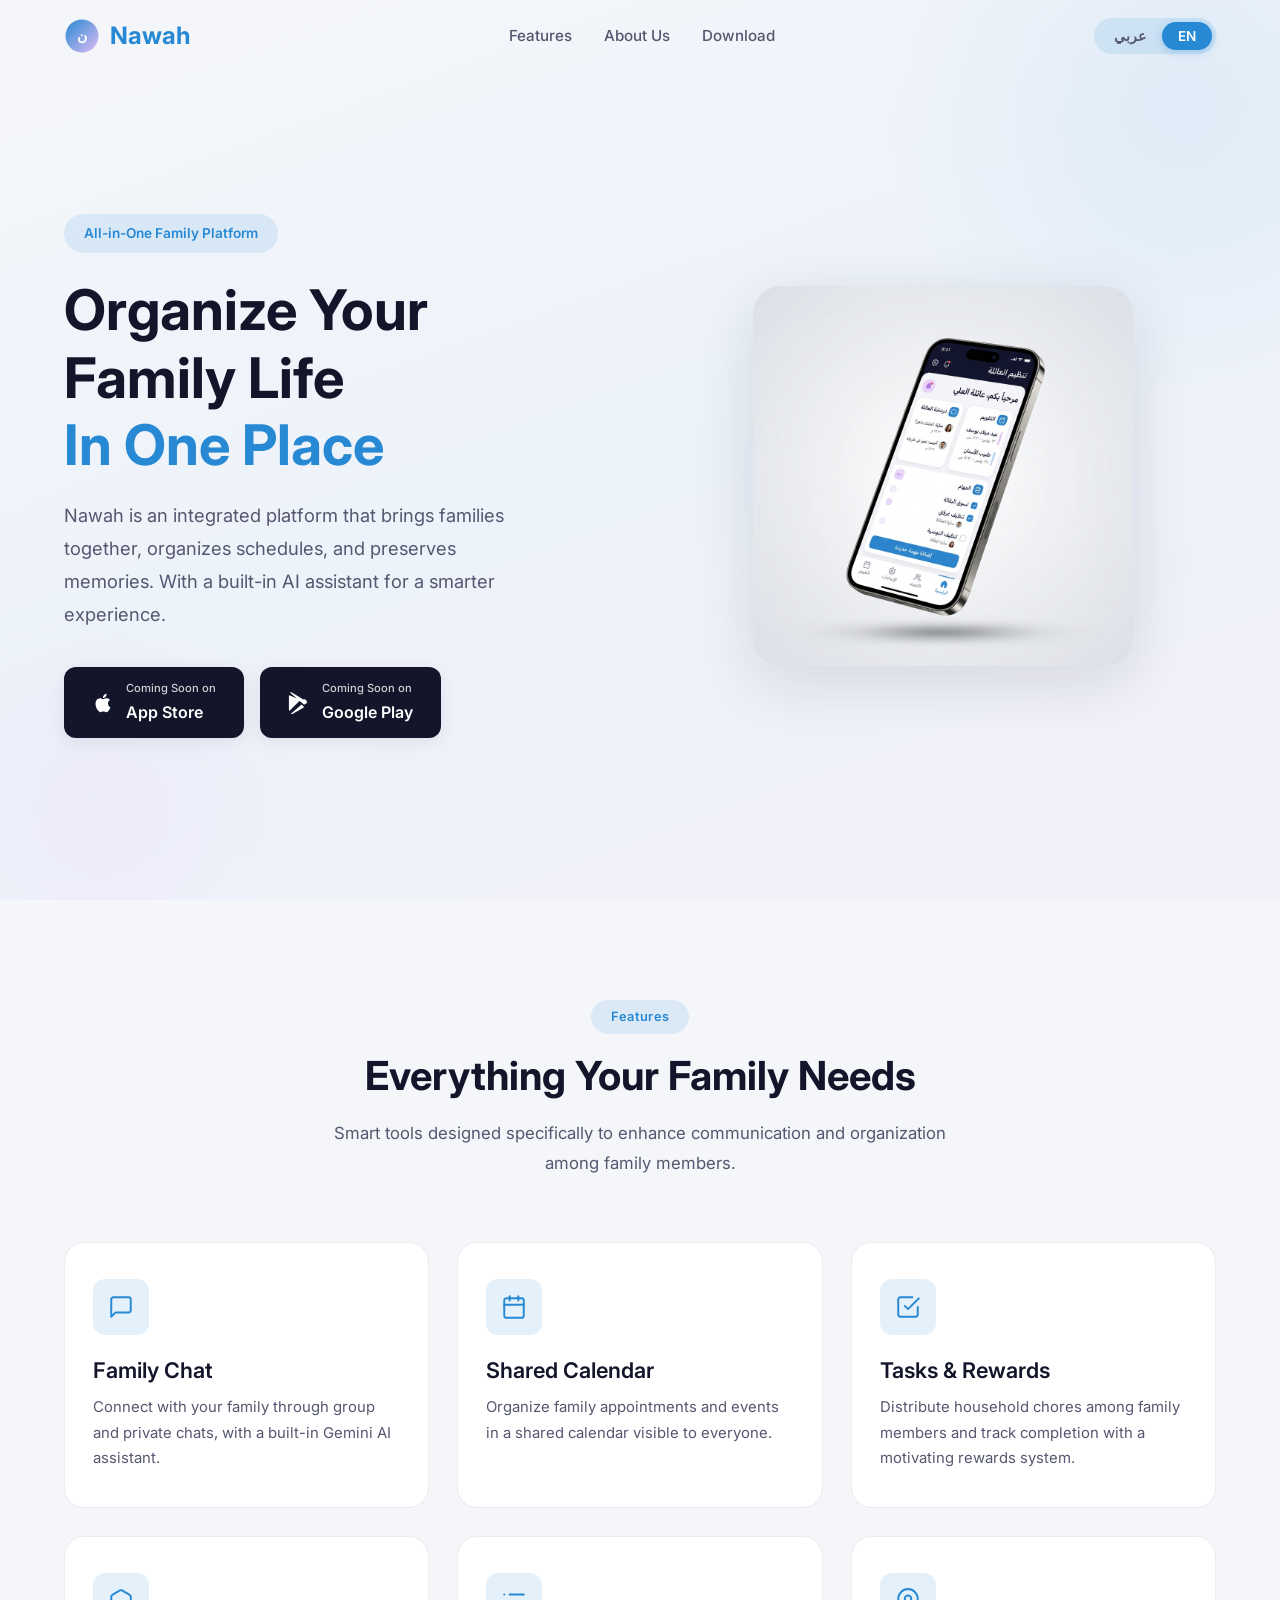
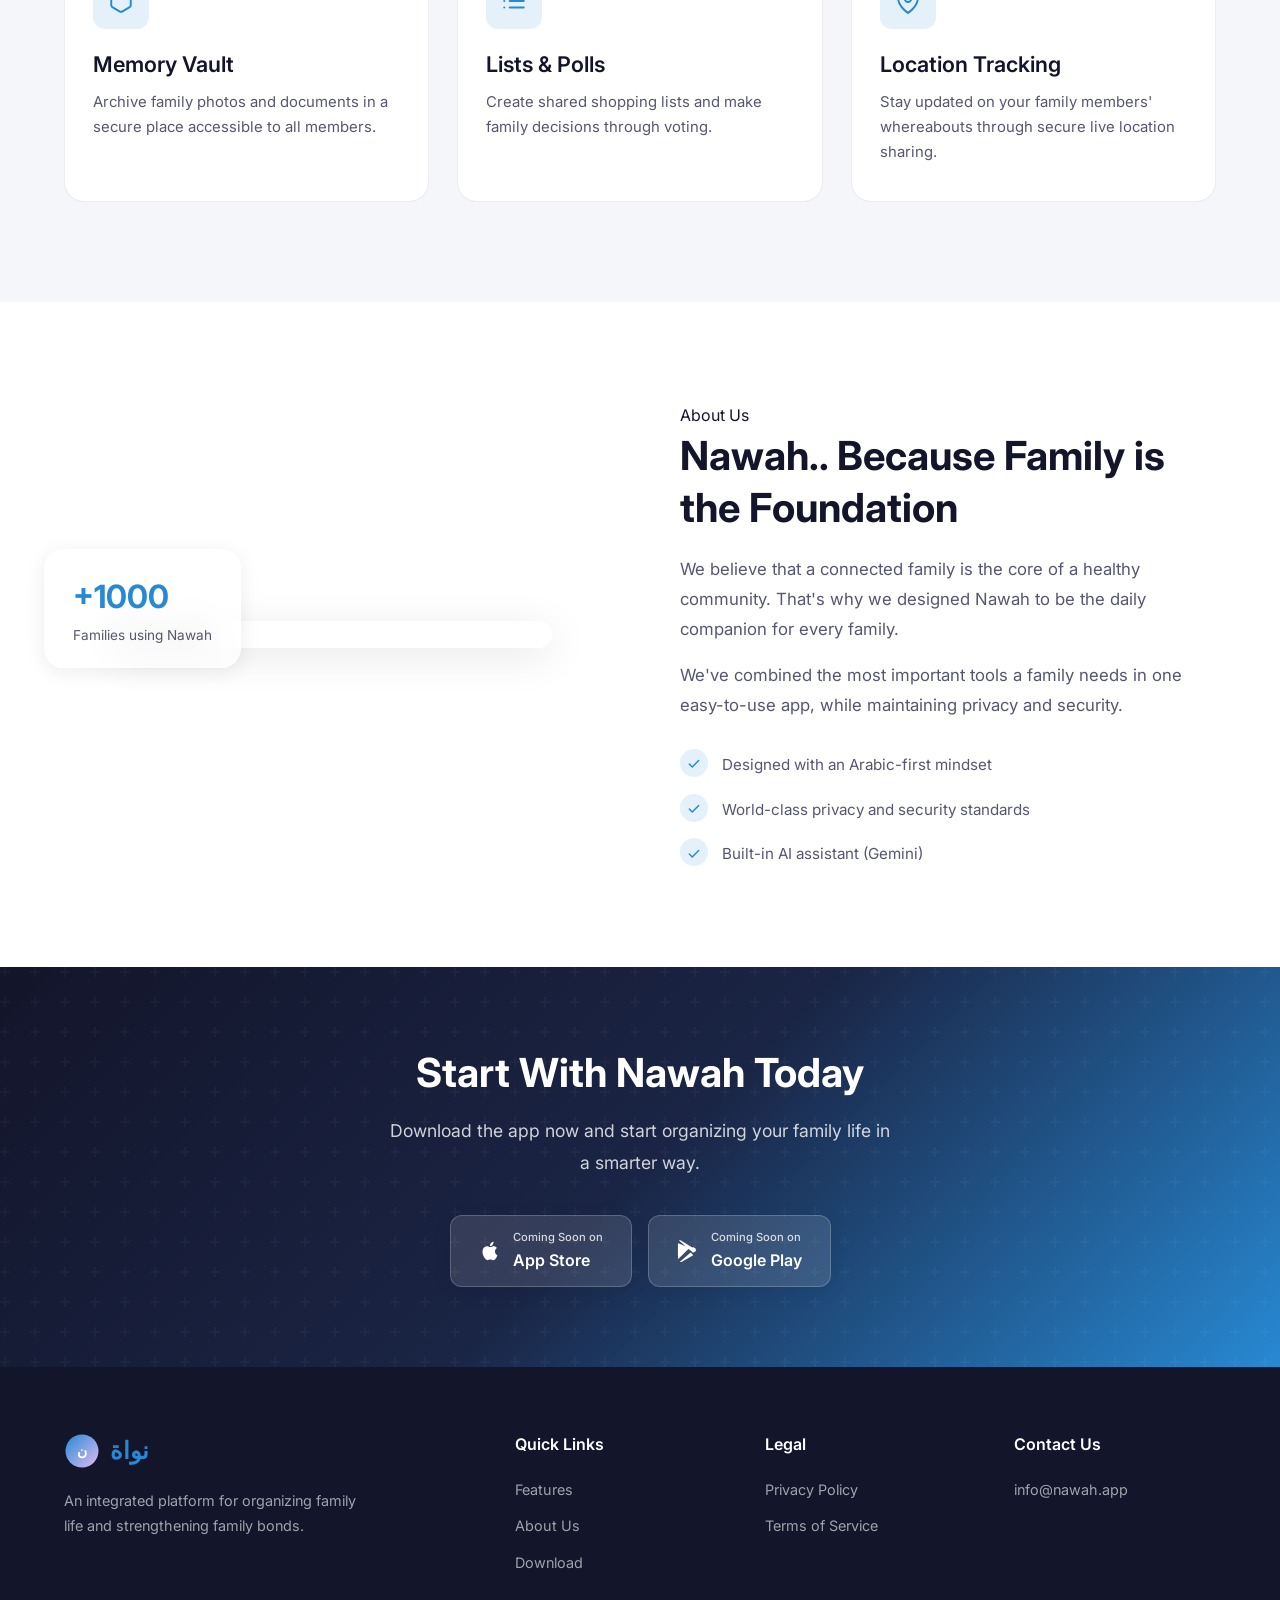
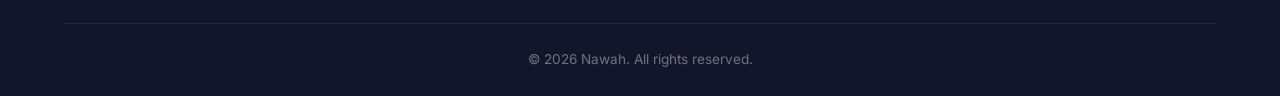
==== index.html @ 335c55ea "feat: default to English for Apple review and enable bilingual legal content" ====
<!DOCTYPE html>
<html lang="en" dir="ltr">
<head>
  <meta charset="UTF-8">
  <meta name="viewport" content="width=device-width, initial-scale=1.0">
  <title data-i18n="head_title">Nawah — All-in-One Family Platform</title>
  <meta name="description" content="Nawah is an integrated platform for family organization. Chat, shared calendar, tasks, memories, lists, and location tracking." data-i18n="head_desc">
  <meta property="og:title" content="Nawah — All-in-One Family Platform" data-i18n="head_title">
  <meta property="og:description" content="Nawah brings family members together and organizes their daily lives in one app." data-i18n="head_desc">
  <meta property="og:type" content="website">
  <meta name="theme-color" content="#2789D3">
  <link rel="icon" href="assets/images/logo.svg" type="image/svg+xml">
  <link rel="stylesheet" href="assets/css/styles.css">
</head>
<body>

  <!-- Navigation -->
  <nav class="navbar" id="navbar">
    <div class="container">
      <a href="index.html" class="nav-logo">
        <img src="assets/images/logo.svg" alt="Nawah Logo" width="36" height="36">
        <span data-i18n="nav_logo_text">Nawah</span>
      </a>

      <div class="nav-links" id="navLinks">
        <a href="#features" data-i18n="nav_features">Features</a>
        <a href="#about" data-i18n="nav_about">About Us</a>
        <a href="#download" data-i18n="nav_download">Download</a>
      </div>

      <div class="nav-actions">
        <div class="lang-switch">
          <button data-lang="ar">عربي</button>
          <button data-lang="en" class="active">EN</button>
        </div>
        <button class="nav-toggle" id="navToggle" aria-label="Toggle navigation">
          <span></span><span></span><span></span>
        </button>
      </div>
    </div>
  </nav>

  <main>
    <!-- Hero Section -->
    <section class="hero" id="hero">
      <div class="container">
        <div class="hero-content">
          <div class="hero-badge reveal" data-i18n="hero_badge">تطبيق العائلة المتكامل</div>
          <h1 class="hero-title reveal reveal-delay-1">
            <span data-i18n="hero_title_1">نظّم حياة عائلتك</span><br>
            <span class="highlight" data-i18n="hero_title_2">في مكان واحد</span>
          </h1>
          <p class="hero-desc reveal reveal-delay-2" data-i18n="hero_desc">نواة تجمع أفراد عائلتك في فضاء واحد — محادثات، مواعيد، مهام، وذكريات. كل شيء منظم، دون عناء.</p>
          <div class="store-buttons reveal reveal-delay-3">
            <a href="#" class="store-btn" aria-label="Download on App Store">
              <svg class="store-icon" viewBox="0 0 24 24" fill="currentColor" aria-hidden="true"><path d="M18.71 19.5c-.83 1.24-1.71 2.45-3.05 2.47-1.34.03-1.77-.79-3.29-.79-1.53 0-2 .77-3.27.82-1.31.05-2.3-1.32-3.14-2.53C4.25 17 2.94 12.45 4.7 9.39c.87-1.52 2.43-2.48 4.12-2.51 1.28-.02 2.5.87 3.29.87.78 0 2.26-1.07 3.8-.91.65.03 2.47.26 3.64 1.98-.09.06-2.17 1.28-2.15 3.81.03 3.02 2.65 4.03 2.68 4.04-.03.07-.42 1.44-1.38 2.83M13 3.5c.73-.83 1.94-1.46 2.94-1.5.13 1.17-.34 2.35-1.04 3.19-.69.85-1.83 1.51-2.95 1.42-.15-1.15.41-2.35 1.05-3.11z"/></svg>
              <div class="store-btn-text">
                <small data-i18n="hero_store_soon">قريباً على</small>
                <span data-i18n="hero_appstore">App Store</span>
              </div>
            </a>
            <a href="#" class="store-btn" aria-label="Download on Google Play">
              <svg class="store-icon" viewBox="0 0 24 24" fill="currentColor" aria-hidden="true"><path d="M3.18 23.76c.3.17.63.24.97.24.4 0 .8-.11 1.15-.33l12.4-7.17-2.8-2.8-11.72 10.06zm-1.7-20.1A2 2 0 0 0 1 5v14c0 .58.24 1.1.62 1.48l.08.07L13.5 8.75l-12.02-5.09zM20.3 9.3 17.5 7.7 14.4 10.8l3.06 3.06 2.86-1.65c.82-.48.82-1.43-.01-1.91zM4.3.57C3.96.36 3.57.25 3.17.25c-.34 0-.67.07-.97.24L14.26 11.3 17.07 8.5 4.3.57z"/></svg>
              <div class="store-btn-text">
                <small data-i18n="hero_store_soon">قريباً على</small>
                <span data-i18n="hero_googleplay">Google Play</span>
              </div>
            </a>
          </div>
        </div>
        <div class="hero-visual reveal reveal-delay-2">
          <div class="hero-glow"></div>
          <img src="assets/images/hero-mockup.png" alt="Nawah App Preview" class="hero-mockup">
        </div>
      </div>
    </section>

    <!-- Features Section -->
    <section class="section features" id="features">
      <div class="container">
        <div class="section-header reveal">
          <span class="section-badge" data-i18n="features_badge">المميزات</span>
          <h2 data-i18n="features_title">كل ما تحتاجه عائلتك</h2>
          <p data-i18n="features_desc">أدوات مدروسة لتعزيز التواصل والتنظيم بين أفراد العائلة.</p>
        </div>
        <div class="features-grid">

          <div class="feature-card reveal reveal-delay-1">
            <div class="feature-icon">
              <svg viewBox="0 0 24 24" fill="none" stroke="currentColor" stroke-width="1.8" stroke-linecap="round" stroke-linejoin="round" aria-hidden="true"><path d="M21 15a2 2 0 0 1-2 2H7l-4 4V5a2 2 0 0 1 2-2h14a2 2 0 0 1 2 2z"/></svg>
            </div>
            <h3 data-i18n="feature_chat_title">محادثات العائلة</h3>
            <p data-i18n="feature_chat_desc">تواصل مع أفراد عائلتك عبر محادثات جماعية وخاصة، مع مساعد Gemini الذكي المدمج.</p>
          </div>

          <div class="feature-card reveal reveal-delay-2">
            <div class="feature-icon">
              <svg viewBox="0 0 24 24" fill="none" stroke="currentColor" stroke-width="1.8" stroke-linecap="round" stroke-linejoin="round" aria-hidden="true"><rect x="3" y="4" width="18" height="18" rx="2" ry="2"/><line x1="16" y1="2" x2="16" y2="6"/><line x1="8" y1="2" x2="8" y2="6"/><line x1="3" y1="10" x2="21" y2="10"/></svg>
            </div>
            <h3 data-i18n="feature_calendar_title">التقويم المشترك</h3>
            <p data-i18n="feature_calendar_desc">نظّم مواعيد العائلة والفعاليات في تقويم مشترك يراه الجميع.</p>
          </div>

          <div class="feature-card reveal reveal-delay-3">
            <div class="feature-icon">
              <svg viewBox="0 0 24 24" fill="none" stroke="currentColor" stroke-width="1.8" stroke-linecap="round" stroke-linejoin="round" aria-hidden="true"><polyline points="9 11 12 14 22 4"/><path d="M21 12v7a2 2 0 0 1-2 2H5a2 2 0 0 1-2-2V5a2 2 0 0 1 2-2h11"/></svg>
            </div>
            <h3 data-i18n="feature_tasks_title">المهام والمكافآت</h3>
            <p data-i18n="feature_tasks_desc">وزّع المهام المنزلية على أفراد العائلة وتابع إنجازها مع نظام مكافآت تحفيزي.</p>
          </div>

          <div class="feature-card reveal reveal-delay-4">
            <div class="feature-icon">
              <svg viewBox="0 0 24 24" fill="none" stroke="currentColor" stroke-width="1.8" stroke-linecap="round" stroke-linejoin="round" aria-hidden="true"><path d="M21 16V8a2 2 0 0 0-1-1.73l-7-4a2 2 0 0 0-2 0l-7 4A2 2 0 0 0 3 8v8a2 2 0 0 0 1 1.73l7 4a2 2 0 0 0 2 0l7-4A2 2 0 0 0 21 16z"/></svg>
            </div>
            <h3 data-i18n="feature_memories_title">خزنة الذكريات</h3>
            <p data-i18n="feature_memories_desc">أرشف صور ووثائق العائلة في مكان آمن يسهل الوصول إليه من الجميع.</p>
          </div>

          <div class="feature-card reveal reveal-delay-5">
            <div class="feature-icon">
              <svg viewBox="0 0 24 24" fill="none" stroke="currentColor" stroke-width="1.8" stroke-linecap="round" stroke-linejoin="round" aria-hidden="true"><line x1="8" y1="6" x2="21" y2="6"/><line x1="8" y1="12" x2="21" y2="12"/><line x1="8" y1="18" x2="21" y2="18"/><line x1="3" y1="6" x2="3.01" y2="6"/><line x1="3" y1="12" x2="3.01" y2="12"/><line x1="3" y1="18" x2="3.01" y2="18"/></svg>
            </div>
            <h3 data-i18n="feature_lists_title">القوائم والتصويت</h3>
            <p data-i18n="feature_lists_desc">أنشئ قوائم مشتركة واتخذ القرارات العائلية عبر التصويت.</p>
          </div>

          <div class="feature-card reveal reveal-delay-6">
            <div class="feature-icon">
              <svg viewBox="0 0 24 24" fill="none" stroke="currentColor" stroke-width="1.8" stroke-linecap="round" stroke-linejoin="round" aria-hidden="true"><path d="M21 10c0 7-9 13-9 13s-9-6-9-13a9 9 0 0 1 18 0z"/><circle cx="12" cy="10" r="3"/></svg>
            </div>
            <h3 data-i18n="feature_location_title">تتبع المواقع</h3>
            <p data-i18n="feature_location_desc">اطمئن على أفراد عائلتك من خلال مشاركة المواقع الحية بأمان تام.</p>
          </div>

        </div>
      </div>
    </section>

    <!-- About Section -->
    <section class="section about" id="about">
      <div class="container">
        <div class="about-grid">
          <div class="about-visual reveal">
            <img src="https://images.unsplash.com/photo-1609220136736-443140cffec6?w=600&h=500&fit=crop" alt="عائلة سعيدة" class="about-image" loading="lazy">
            <div class="about-floating-card">
              <div>
                <div class="stat-number" data-i18n="about_stat_number">+1000</div>
                <div class="stat-label" data-i18n="about_stat_label">عائلة تستخدم نواة</div>
              </div>
            </div>
          </div>
          <div class="about-content reveal reveal-delay-1">
            <span class="section-badge" data-i18n="about_badge">من نحن</span>
            <h2 data-i18n="about_title">نواة.. لأن العائلة هي الأساس</h2>
            <p data-i18n="about_p1">نؤمن بأن العائلة المترابطة هي نواة المجتمع السليم. لذلك صممنا نواة ليكون الرفيق اليومي لكل عائلة عربية.</p>
            <p data-i18n="about_p2">أهم الأدوات التي تحتاجها عائلتك في تطبيق واحد، مع الحفاظ على الخصوصية والأمان.</p>
            <div class="about-features-list">
              <div class="about-feature-item">
                <span class="check-icon">
                  <svg viewBox="0 0 24 24" fill="none" stroke="currentColor" stroke-width="2.5" stroke-linecap="round" stroke-linejoin="round" aria-hidden="true"><polyline points="20 6 9 17 4 12"/></svg>
                </span>
                <span data-i18n="about_item1">مصمم للعائلة العربية بالدرجة الأولى</span>
              </div>
              <div class="about-feature-item">
                <span class="check-icon">
                  <svg viewBox="0 0 24 24" fill="none" stroke="currentColor" stroke-width="2.5" stroke-linecap="round" stroke-linejoin="round" aria-hidden="true"><polyline points="20 6 9 17 4 12"/></svg>
                </span>
                <span data-i18n="about_item2">خصوصية وأمان بمعايير عالمية</span>
              </div>
              <div class="about-feature-item">
                <span class="check-icon">
                  <svg viewBox="0 0 24 24" fill="none" stroke="currentColor" stroke-width="2.5" stroke-linecap="round" stroke-linejoin="round" aria-hidden="true"><polyline points="20 6 9 17 4 12"/></svg>
                </span>
                <span data-i18n="about_item3">مساعد ذكاء اصطناعي مدمج (Gemini)</span>
              </div>
            </div>
          </div>
        </div>
      </div>
    </section>

    <!-- CTA Banner -->
    <section class="cta-banner" id="download">
      <div class="container">
        <h2 class="reveal" data-i18n="cta_title">ابدأ مع نواة اليوم</h2>
        <p class="reveal reveal-delay-1" data-i18n="cta_desc">حمّل التطبيق وابدأ بتنظيم حياة عائلتك بطريقة أذكى.</p>
        <div class="store-buttons reveal reveal-delay-2">
          <a href="#" class="store-btn" aria-label="Download on App Store">
            <svg class="store-icon" viewBox="0 0 24 24" fill="currentColor" aria-hidden="true"><path d="M18.71 19.5c-.83 1.24-1.71 2.45-3.05 2.47-1.34.03-1.77-.79-3.29-.79-1.53 0-2 .77-3.27.82-1.31.05-2.3-1.32-3.14-2.53C4.25 17 2.94 12.45 4.7 9.39c.87-1.52 2.43-2.48 4.12-2.51 1.28-.02 2.5.87 3.29.87.78 0 2.26-1.07 3.8-.91.65.03 2.47.26 3.64 1.98-.09.06-2.17 1.28-2.15 3.81.03 3.02 2.65 4.03 2.68 4.04-.03.07-.42 1.44-1.38 2.83M13 3.5c.73-.83 1.94-1.46 2.94-1.5.13 1.17-.34 2.35-1.04 3.19-.69.85-1.83 1.51-2.95 1.42-.15-1.15.41-2.35 1.05-3.11z"/></svg>
            <div class="store-btn-text">
              <small data-i18n="hero_store_soon">قريباً على</small>
              <span data-i18n="hero_appstore">App Store</span>
            </div>
          </a>
          <a href="#" class="store-btn" aria-label="Download on Google Play">
            <svg class="store-icon" viewBox="0 0 24 24" fill="currentColor" aria-hidden="true"><path d="M3.18 23.76c.3.17.63.24.97.24.4 0 .8-.11 1.15-.33l12.4-7.17-2.8-2.8-11.72 10.06zm-1.7-20.1A2 2 0 0 0 1 5v14c0 .58.24 1.1.62 1.48l.08.07L13.5 8.75l-12.02-5.09zM20.3 9.3 17.5 7.7 14.4 10.8l3.06 3.06 2.86-1.65c.82-.48.82-1.43-.01-1.91zM4.3.57C3.96.36 3.57.25 3.17.25c-.34 0-.67.07-.97.24L14.26 11.3 17.07 8.5 4.3.57z"/></svg>
            <div class="store-btn-text">
              <small data-i18n="hero_store_soon">قريباً على</small>
              <span data-i18n="hero_googleplay">Google Play</span>
            </div>
          </a>
        </div>
      </div>
    </section>
  </main>

  <!-- Footer -->
  <footer class="footer">
    <div class="container">
      <div class="footer-grid">
        <div class="footer-brand">
          <a href="index.html" class="nav-logo">
            <img src="assets/images/logo.svg" alt="Nawah" width="36" height="36">
            <span>نواة</span>
          </a>
          <p data-i18n="footer_desc">منصة متكاملة لتنظيم حياة العائلة وتعزيز الترابط الأسري.</p>
        </div>
        <div>
          <h4 data-i18n="footer_links_title">روابط سريعة</h4>
          <div class="footer-links">
            <a href="#features" data-i18n="nav_features">المميزات</a>
            <a href="#about" data-i18n="nav_about">من نحن</a>
            <a href="#download" data-i18n="nav_download">تحميل</a>
          </div>
        </div>
        <div>
          <h4 data-i18n="footer_legal_title">قانوني</h4>
          <div class="footer-links">
            <a href="privacy.html" data-i18n="nav_privacy">سياسة الخصوصية</a>
            <a href="terms.html" data-i18n="nav_terms">الشروط والأحكام</a>
          </div>
        </div>
        <div>
          <h4 data-i18n="footer_contact_title">تواصل معنا</h4>
          <div class="footer-links">
            <a href="mailto:info@nawah.app" data-i18n="footer_email">info@nawah.app</a>
          </div>
        </div>
      </div>
      <div class="footer-bottom">
        <span data-i18n="footer_copyright">© 2026 نواة. جميع الحقوق محفوظة.</span>
      </div>
    </div>
  </footer>

  <script src="assets/js/translations.js"></script>
  <script src="assets/js/main.js"></script>
  <script src="assets/js/observer.js"></script>
</body>
</html>
---- assets/css/styles.css ----
/* ============================================
   NAWAH (نواة) - Design System & Styles
   ============================================ */

@import url('https://fonts.googleapis.com/css2?family=IBM+Plex+Sans+Arabic:wght@300;400;500;600;700&family=Inter:wght@300;400;500;600;700&display=swap');

/* --- CSS Custom Properties --- */
:root {
  --color-primary: #2789D3;
  --color-primary-hover: #1e6fb0;
  --color-primary-light: rgba(39, 137, 211, 0.12);
  --color-dark: #13152A;
  --color-dark-80: rgba(19, 21, 42, 0.8);
  --color-accent: #DFBCF4;
  --color-accent-light: rgba(223, 188, 244, 0.2);
  --color-bg: #F5F6FA;
  --color-surface: #FFFFFF;
  --color-text: #13152A;
  --color-text-secondary: #555770;
  --color-text-light: #8A8CA5;
  --color-border: rgba(19, 21, 42, 0.08);
  --color-glass: rgba(255, 255, 255, 0.7);
  --color-glass-border: rgba(255, 255, 255, 0.4);

  --font-ar: 'IBM Plex Sans Arabic', 'Segoe UI', Tahoma, sans-serif;
  --font-en: 'Inter', 'Segoe UI', sans-serif;
  --font-body: var(--font-ar);

  --radius-sm: 12px;
  --radius-md: 20px;
  --radius-lg: 28px;
  --radius-pill: 50px;
  --radius-full: 9999px;

  --shadow-sm: 0 2px 8px rgba(19, 21, 42, 0.06);
  --shadow-md: 0 4px 20px rgba(19, 21, 42, 0.08);
  --shadow-lg: 0 8px 40px rgba(19, 21, 42, 0.10);
  --shadow-xl: 0 16px 64px rgba(19, 21, 42, 0.12);
  --shadow-glow: 0 0 40px rgba(39, 137, 211, 0.2);

  --transition-fast: 0.2s cubic-bezier(0.4, 0, 0.2, 1);
  --transition-base: 0.35s cubic-bezier(0.4, 0, 0.2, 1);
  --transition-slow: 0.5s cubic-bezier(0.4, 0, 0.2, 1);
  --transition-spring: 0.6s cubic-bezier(0.34, 1.56, 0.64, 1);

  --container-max: 1200px;
  --nav-height: 72px;
}

/* --- Reset & Base --- */
*, *::before, *::after { box-sizing: border-box; margin: 0; padding: 0; }

html {
  scroll-behavior: smooth;
  scroll-padding-top: var(--nav-height);
}

body {
  font-family: var(--font-body);
  background: var(--color-bg);
  color: var(--color-text);
  line-height: 1.7;
  font-size: 16px;
  overflow-x: hidden;
  -webkit-font-smoothing: antialiased;
}

[lang="en"] body, [lang="en"] { font-family: var(--font-en); }
[lang="en"] .font-ar { font-family: var(--font-ar); }

img { max-width: 100%; height: auto; display: block; }
a { text-decoration: none; color: inherit; transition: color var(--transition-fast); }
ul { list-style: none; }
button { cursor: pointer; border: none; background: none; font-family: inherit; }

.container {
  max-width: var(--container-max);
  margin-inline: auto;
  padding-inline: 24px;
}

/* --- Typography --- */
h1 { font-size: clamp(2.2rem, 5vw, 3.5rem); font-weight: 700; line-height: 1.2; }
h2 { font-size: clamp(1.8rem, 3.5vw, 2.5rem); font-weight: 700; line-height: 1.3; }
h3 { font-size: clamp(1.1rem, 2vw, 1.35rem); font-weight: 600; line-height: 1.4; }
p { font-size: 1rem; line-height: 1.8; color: var(--color-text-secondary); }
.text-gradient {
  background: linear-gradient(135deg, var(--color-primary), var(--color-accent));
  -webkit-background-clip: text;
  -webkit-text-fill-color: transparent;
  background-clip: text;
}

/* --- Buttons --- */
.btn {
  display: inline-flex; align-items: center; gap: 10px;
  padding: 14px 32px; border-radius: var(--radius-pill);
  font-weight: 600; font-size: 1rem;
  transition: all var(--transition-base);
  position: relative; overflow: hidden;
}
.btn-primary {
  background: var(--color-primary); color: #fff;
  box-shadow: 0 4px 16px rgba(39, 137, 211, 0.3);
}
.btn-primary:hover {
  background: var(--color-primary-hover);
  transform: translateY(-2px);
  box-shadow: 0 6px 24px rgba(39, 137, 211, 0.4);
}
.btn-outline {
  border: 2px solid var(--color-primary); color: var(--color-primary);
  background: transparent;
}
.btn-outline:hover {
  background: var(--color-primary); color: #fff;
  transform: translateY(-2px);
}
.btn-dark {
  background: var(--color-dark); color: #fff;
  box-shadow: 0 4px 16px rgba(19, 21, 42, 0.2);
}
.btn-dark:hover {
  transform: translateY(-2px);
  box-shadow: 0 6px 24px rgba(19, 21, 42, 0.3);
}
.btn svg, .btn .btn-icon { width: 20px; height: 20px; }

.store-buttons { display: flex; gap: 16px; flex-wrap: wrap; }
.store-btn {
  display: inline-flex; align-items: center; gap: 12px;
  padding: 12px 28px; border-radius: var(--radius-sm);
  background: var(--color-dark); color: #fff;
  font-weight: 500; font-size: 0.95rem;
  transition: all var(--transition-base);
  box-shadow: var(--shadow-md);
}
.store-btn:hover { transform: translateY(-3px); box-shadow: var(--shadow-lg); }
.store-btn .store-icon { width: 22px; height: 22px; flex-shrink: 0; }
.store-btn-text { text-align: start; }
.store-btn-text small { font-size: 0.7rem; opacity: 0.8; display: block; }
.store-btn-text span { font-size: 1rem; font-weight: 600; }

/* --- Navigation --- */
.navbar {
  position: fixed; top: 0; left: 0; right: 0; z-index: 1000;
  height: var(--nav-height);
  display: flex; align-items: center;
  transition: all var(--transition-base);
  background: transparent;
}
.navbar.scrolled {
  background: var(--color-glass);
  backdrop-filter: blur(20px); -webkit-backdrop-filter: blur(20px);
  border-bottom: 1px solid var(--color-glass-border);
  box-shadow: var(--shadow-sm);
}
.navbar .container {
  display: flex; align-items: center; justify-content: space-between; width: 100%;
}
.nav-logo { display: flex; align-items: center; gap: 10px; font-size: 1.5rem; font-weight: 700; color: var(--color-primary); }
.nav-logo img { height: 36px; width: 36px; }

.nav-links { display: flex; align-items: center; gap: 32px; }
.nav-links a {
  font-weight: 500; font-size: 0.95rem; color: var(--color-text-secondary);
  position: relative; padding: 4px 0;
}
.nav-links a::after {
  content: ''; position: absolute; bottom: -2px; left: 0; right: 0;
  height: 2px; background: var(--color-primary);
  transform: scaleX(0); transition: transform var(--transition-base);
  border-radius: 2px;
}
.nav-links a:hover { color: var(--color-primary); }
.nav-links a:hover::after { transform: scaleX(1); }

.nav-actions { display: flex; align-items: center; gap: 16px; }
.lang-switch {
  display: flex; align-items: center; gap: 0;
  background: var(--color-primary-light); border-radius: var(--radius-pill);
  padding: 4px; font-size: 0.85rem; font-weight: 600;
}
.lang-switch button {
  padding: 6px 16px; border-radius: var(--radius-pill);
  color: var(--color-text-secondary); font-weight: 600; font-size: 0.85rem;
  transition: all var(--transition-fast);
}
.lang-switch button.active {
  background: var(--color-primary); color: #fff;
  box-shadow: 0 2px 8px rgba(39, 137, 211, 0.3);
}

/* Mobile nav */
.nav-toggle { display: none; flex-direction: column; gap: 5px; padding: 8px; }
.nav-toggle span { display: block; width: 24px; height: 2px; background: var(--color-text); border-radius: 2px; transition: all var(--transition-fast); }
.nav-toggle.active span:nth-child(1) { transform: rotate(45deg) translate(5px, 5px); }
.nav-toggle.active span:nth-child(2) { opacity: 0; }
.nav-toggle.active span:nth-child(3) { transform: rotate(-45deg) translate(5px, -5px); }

/* --- Hero Section --- */
.hero {
  min-height: 100vh; display: flex; align-items: center;
  padding-top: calc(var(--nav-height) + 40px);
  padding-bottom: 60px;
  position: relative; overflow: hidden;
  background: linear-gradient(160deg, var(--color-bg) 0%, #EDF3FA 50%, rgba(223, 188, 244, 0.1) 100%);
}
.hero::before {
  content: ''; position: absolute; top: -200px; right: -200px;
  width: 600px; height: 600px;
  background: radial-gradient(circle, rgba(39, 137, 211, 0.08) 0%, transparent 70%);
  border-radius: 50%; pointer-events: none;
}
.hero::after {
  content: ''; position: absolute; bottom: -100px; left: -100px;
  width: 400px; height: 400px;
  background: radial-gradient(circle, rgba(223, 188, 244, 0.12) 0%, transparent 70%);
  border-radius: 50%; pointer-events: none;
}
.hero .container {
  display: grid; grid-template-columns: 1fr 1fr;
  gap: 60px; align-items: center; position: relative; z-index: 1;
}
.hero-content { max-width: 560px; }
.hero-badge {
  display: inline-flex; align-items: center; gap: 8px;
  padding: 8px 20px; border-radius: var(--radius-pill);
  background: var(--color-primary-light);
  color: var(--color-primary); font-weight: 600; font-size: 0.85rem;
  margin-bottom: 24px;
}
.hero-title { margin-bottom: 20px; color: var(--color-dark); }
.hero-title .highlight { color: var(--color-primary); }
.hero-desc { font-size: 1.15rem; margin-bottom: 36px; max-width: 480px; }
.hero-visual { display: flex; justify-content: center; align-items: center; position: relative; }
.hero-mockup {
  width: 100%; max-width: 380px;
  border-radius: var(--radius-lg);
  box-shadow: var(--shadow-xl);
  animation: float 6s ease-in-out infinite;
  position: relative; z-index: 2;
}
.hero-glow {
  position: absolute; width: 320px; height: 320px;
  background: radial-gradient(circle, rgba(39, 137, 211, 0.15), transparent 70%);
  border-radius: 50%; z-index: 1;
  filter: blur(40px);
}

@keyframes float {
  0%, 100% { transform: translateY(0); }
  50% { transform: translateY(-16px); }
}

/* --- Section Common --- */
.section { padding: 100px 0; position: relative; }
.section-header { text-align: center; margin-bottom: 64px; max-width: 640px; margin-inline: auto; }
.section-header .section-badge {
  display: inline-block; padding: 6px 20px;
  border-radius: var(--radius-pill);
  background: var(--color-primary-light);
  color: var(--color-primary); font-weight: 600; font-size: 0.8rem;
  margin-bottom: 16px; letter-spacing: 0.02em;
}
.section-header h2 { margin-bottom: 16px; }
.section-header p { font-size: 1.05rem; }

/* --- Features Section --- */
.features { background: var(--color-bg); }
.features-grid {
  display: grid;
  grid-template-columns: repeat(3, 1fr);
  gap: 28px;
}
.feature-card {
  background: var(--color-surface);
  border-radius: var(--radius-md);
  padding: 36px 28px;
  border: 1px solid var(--color-border);
  transition: all var(--transition-base);
  position: relative; overflow: hidden;
}
.feature-card::before {
  content: ''; position: absolute; top: 0; left: 0; right: 0;
  height: 3px; background: linear-gradient(90deg, var(--color-primary), var(--color-accent));
  transform: scaleX(0); transform-origin: left;
  transition: transform var(--transition-base);
}
.feature-card:hover {
  transform: translateY(-6px);
  box-shadow: var(--shadow-lg);
  border-color: rgba(39, 137, 211, 0.15);
}
.feature-card:hover::before { transform: scaleX(1); }

.feature-icon {
  width: 56px; height: 56px;
  display: flex; align-items: center; justify-content: center;
  border-radius: var(--radius-sm);
  background: var(--color-primary-light);
  color: var(--color-primary);
  margin-bottom: 20px;
  transition: all var(--transition-base);
  flex-shrink: 0;
}
.feature-icon svg { width: 26px; height: 26px; }
.feature-card:hover .feature-icon {
  background: var(--color-primary); color: #fff;
  transform: scale(1.05);
}
.feature-card h3 { margin-bottom: 10px; }
.feature-card p { font-size: 0.93rem; line-height: 1.7; }

/* --- About Section --- */
.about { background: var(--color-surface); }
.about-grid {
  display: grid; grid-template-columns: 1fr 1fr;
  gap: 80px; align-items: center;
}
.about-visual {
  position: relative; display: flex; justify-content: center;
}
.about-image {
  width: 100%; max-width: 440px;
  border-radius: var(--radius-lg);
  box-shadow: var(--shadow-lg);
}
.about-floating-card {
  position: absolute; bottom: -20px; left: -20px;
  background: var(--color-glass);
  backdrop-filter: blur(16px); -webkit-backdrop-filter: blur(16px);
  border: 1px solid var(--color-glass-border);
  border-radius: var(--radius-md);
  padding: 20px 28px;
  box-shadow: var(--shadow-md);
  display: flex; align-items: center; gap: 16px;
}
[dir="rtl"] .about-floating-card { left: auto; right: -20px; }
.about-floating-card .stat-number {
  font-size: 2rem; font-weight: 700; color: var(--color-primary);
}
.about-floating-card .stat-label {
  font-size: 0.85rem; color: var(--color-text-secondary);
}
.about-content h2 { margin-bottom: 20px; }
.about-content > p { margin-bottom: 16px; font-size: 1.05rem; }
.about-features-list { margin-top: 28px; display: flex; flex-direction: column; gap: 16px; }
.about-feature-item {
  display: flex; align-items: flex-start; gap: 14px;
}
.about-feature-item .check-icon {
  width: 28px; height: 28px; flex-shrink: 0;
  display: flex; align-items: center; justify-content: center;
  border-radius: 50%; background: var(--color-primary-light);
  color: var(--color-primary);
}
.about-feature-item .check-icon svg { width: 14px; height: 14px; }
.about-feature-item span { font-size: 0.95rem; color: var(--color-text-secondary); padding-top: 3px; }

/* --- CTA Banner --- */
.cta-banner {
  padding: 80px 0;
  background: linear-gradient(135deg, var(--color-dark) 0%, #1a2444 50%, var(--color-primary) 100%);
  color: #fff; text-align: center; position: relative; overflow: hidden;
}
.cta-banner::before {
  content: ''; position: absolute; inset: 0;
  background: url("data:image/svg+xml,%3Csvg width='60' height='60' viewBox='0 0 60 60' xmlns='http://www.w3.org/2000/svg'%3E%3Cg fill='none' fill-rule='evenodd'%3E%3Cg fill='%23ffffff' fill-opacity='0.03'%3E%3Cpath d='M36 34v-4h-2v4h-4v2h4v4h2v-4h4v-2h-4zm0-30V0h-2v4h-4v2h4v4h2V6h4V4h-4zM6 34v-4H4v4H0v2h4v4h2v-4h4v-2H6zM6 4V0H4v4H0v2h4v4h2V6h4V4H6z'/%3E%3C/g%3E%3C/g%3E%3C/svg%3E");
}
.cta-banner .container { position: relative; z-index: 1; }
.cta-banner h2 { color: #fff; margin-bottom: 16px; }
.cta-banner p { color: rgba(255, 255, 255, 0.8); font-size: 1.1rem; margin-bottom: 36px; max-width: 500px; margin-inline: auto; }
.cta-banner .store-buttons { justify-content: center; }
.cta-banner .store-btn { background: rgba(255, 255, 255, 0.12); border: 1px solid rgba(255, 255, 255, 0.2); }
.cta-banner .store-btn:hover { background: rgba(255, 255, 255, 0.2); }

/* --- Footer --- */
.footer {
  background: var(--color-dark); color: rgba(255, 255, 255, 0.8);
  padding: 64px 0 0;
}
.footer-grid {
  display: grid; grid-template-columns: 2fr 1fr 1fr 1fr;
  gap: 48px; padding-bottom: 48px;
  border-bottom: 1px solid rgba(255, 255, 255, 0.08);
}
.footer-brand .nav-logo { margin-bottom: 16px; }
.footer-brand p { font-size: 0.9rem; color: rgba(255, 255, 255, 0.6); max-width: 300px; }
.footer h4 { color: #fff; font-size: 1rem; margin-bottom: 20px; font-weight: 600; }
.footer-links { display: flex; flex-direction: column; gap: 12px; }
.footer-links a { font-size: 0.9rem; color: rgba(255, 255, 255, 0.6); transition: color var(--transition-fast); }
.footer-links a:hover { color: var(--color-primary); }
.footer-bottom {
  padding: 24px 0; text-align: center;
  font-size: 0.85rem; color: rgba(255, 255, 255, 0.4);
}

/* --- Legal Pages (Privacy, Terms) --- */
.legal-page { padding-top: calc(var(--nav-height) + 48px); padding-bottom: 80px; min-height: 80vh; }
.legal-page .container { max-width: 800px; }
.legal-page h1 { margin-bottom: 8px; font-size: clamp(1.8rem, 4vw, 2.5rem); }
.legal-page h2 {
  font-size: 1.15rem; font-weight: 700;
  margin-top: 40px; margin-bottom: 10px;
  color: var(--color-dark); letter-spacing: -0.2px;
}
.legal-page h2:first-of-type { margin-top: 0; }
.legal-page h3 { font-size: 0.95rem; font-weight: 700; margin-top: 20px; margin-bottom: 6px; color: var(--color-dark); }
.legal-page p { font-size: 0.95rem; line-height: 1.9; color: var(--color-text-secondary); margin-bottom: 12px; }
.legal-page ul { padding-inline-start: 20px; margin: 8px 0 16px; }
.legal-page li { list-style: disc; margin-bottom: 6px; font-size: 0.95rem; line-height: 1.8; color: var(--color-text-secondary); }
.legal-page a { color: var(--color-primary); }
.legal-page a:hover { text-decoration: underline; }
.legal-page code { font-family: monospace; font-size: 0.85rem; background: var(--color-primary-light); color: var(--color-primary); padding: 1px 5px; border-radius: 4px; }

/* Meta date bar */
.legal-meta {
  font-size: 0.85rem; color: var(--color-text-light);
  padding: 10px 16px; background: var(--color-surface);
  border-radius: var(--radius-sm); border: 1px solid var(--color-border);
  margin-bottom: 36px; display: inline-block;
}

/* Callout / warning box */
.legal-callout {
  background: #fff8e6; border: 1px solid #f5c842;
  border-radius: var(--radius-sm);
  padding: 14px 18px; margin: 16px 0 24px;
  font-size: 0.9rem; color: #5a3e00; line-height: 1.7;
}
.legal-callout strong { color: #5a3e00; }

/* Table */
.legal-page table {
  width: 100%; border-collapse: collapse;
  margin: 12px 0 24px; font-size: 0.88rem;
  border-radius: var(--radius-sm); overflow: hidden;
  border: 1px solid var(--color-border);
}
.legal-page th, .legal-page td {
  text-align: start; padding: 10px 14px;
  border-bottom: 1px solid var(--color-border);
  vertical-align: top; color: var(--color-text-secondary);
}
.legal-page th { background: var(--color-bg); font-weight: 600; color: var(--color-dark); }
.legal-page tr:last-child td { border-bottom: none; }

/* --- Scroll Reveal Animations --- */
.reveal {
  opacity: 0; transform: translateY(30px);
  transition: opacity var(--transition-slow), transform var(--transition-slow);
}
.reveal.visible { opacity: 1; transform: translateY(0); }
.reveal-delay-1 { transition-delay: 0.1s; }
.reveal-delay-2 { transition-delay: 0.2s; }
.reveal-delay-3 { transition-delay: 0.3s; }
.reveal-delay-4 { transition-delay: 0.4s; }
.reveal-delay-5 { transition-delay: 0.5s; }
.reveal-delay-6 { transition-delay: 0.6s; }

@media (prefers-reduced-motion: reduce) {
  *, *::before, *::after { animation-duration: 0.01ms !important; transition-duration: 0.01ms !important; }
  .reveal { opacity: 1; transform: none; }
  .hero-mockup { animation: none; }
}

/* --- Responsive --- */
@media (max-width: 1024px) {
  .hero .container { grid-template-columns: 1fr; text-align: center; gap: 40px; }
  .hero-content { max-width: 100%; margin-inline: auto; }
  .hero-desc { margin-inline: auto; }
  .store-buttons { justify-content: center; }
  .features-grid { grid-template-columns: repeat(2, 1fr); }
  .about-grid { grid-template-columns: 1fr; gap: 48px; text-align: center; }
  .about-features-list { align-items: center; }
  .about-floating-card { left: 50%; right: auto; transform: translateX(-50%); bottom: -20px; }
  [dir="rtl"] .about-floating-card { left: 50%; right: auto; transform: translateX(-50%); }
  .footer-grid { grid-template-columns: 1fr 1fr; }
}

@media (max-width: 768px) {
  .nav-links { display: none; position: fixed; top: var(--nav-height); left: 0; right: 0; bottom: 0;
    flex-direction: column; align-items: center; justify-content: center; gap: 32px;
    background: var(--color-glass); backdrop-filter: blur(24px); -webkit-backdrop-filter: blur(24px);
    z-index: 999;
  }
  .nav-links.open { display: flex; }
  .nav-toggle { display: flex; }
  .features-grid { grid-template-columns: 1fr; }
  .section { padding: 64px 0; }
  .section-header { margin-bottom: 40px; }
  h1 { font-size: 2rem; }
  .hero { min-height: auto; padding-top: calc(var(--nav-height) + 32px); padding-bottom: 48px; }
  .hero-mockup { max-width: 260px; }
  .footer-grid { grid-template-columns: 1fr; text-align: center; }
  .footer-brand p { margin-inline: auto; }
  .cta-banner { padding: 56px 0; }
}

@media (max-width: 480px) {
  .container { padding-inline: 16px; }
  .store-buttons { flex-direction: column; align-items: stretch; }
  .store-btn { justify-content: center; }
  .feature-card { padding: 28px 20px; }
}
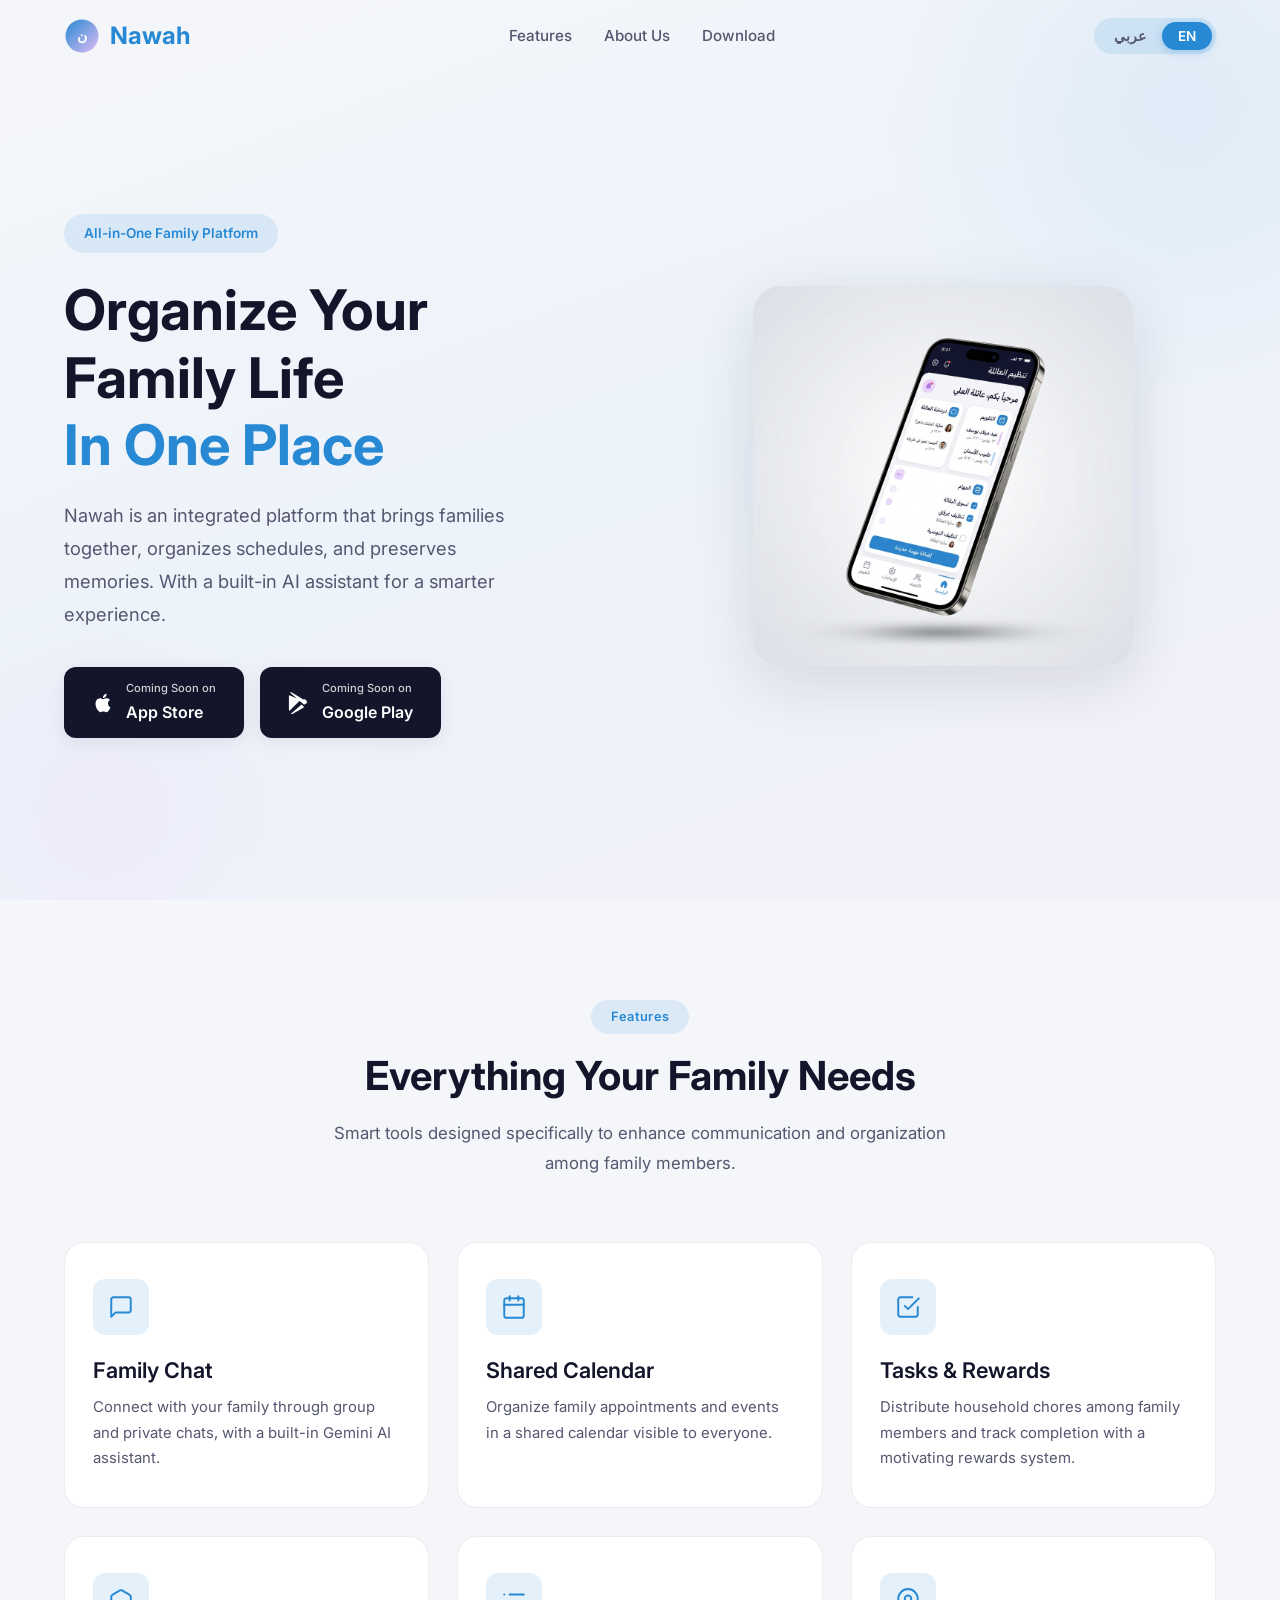
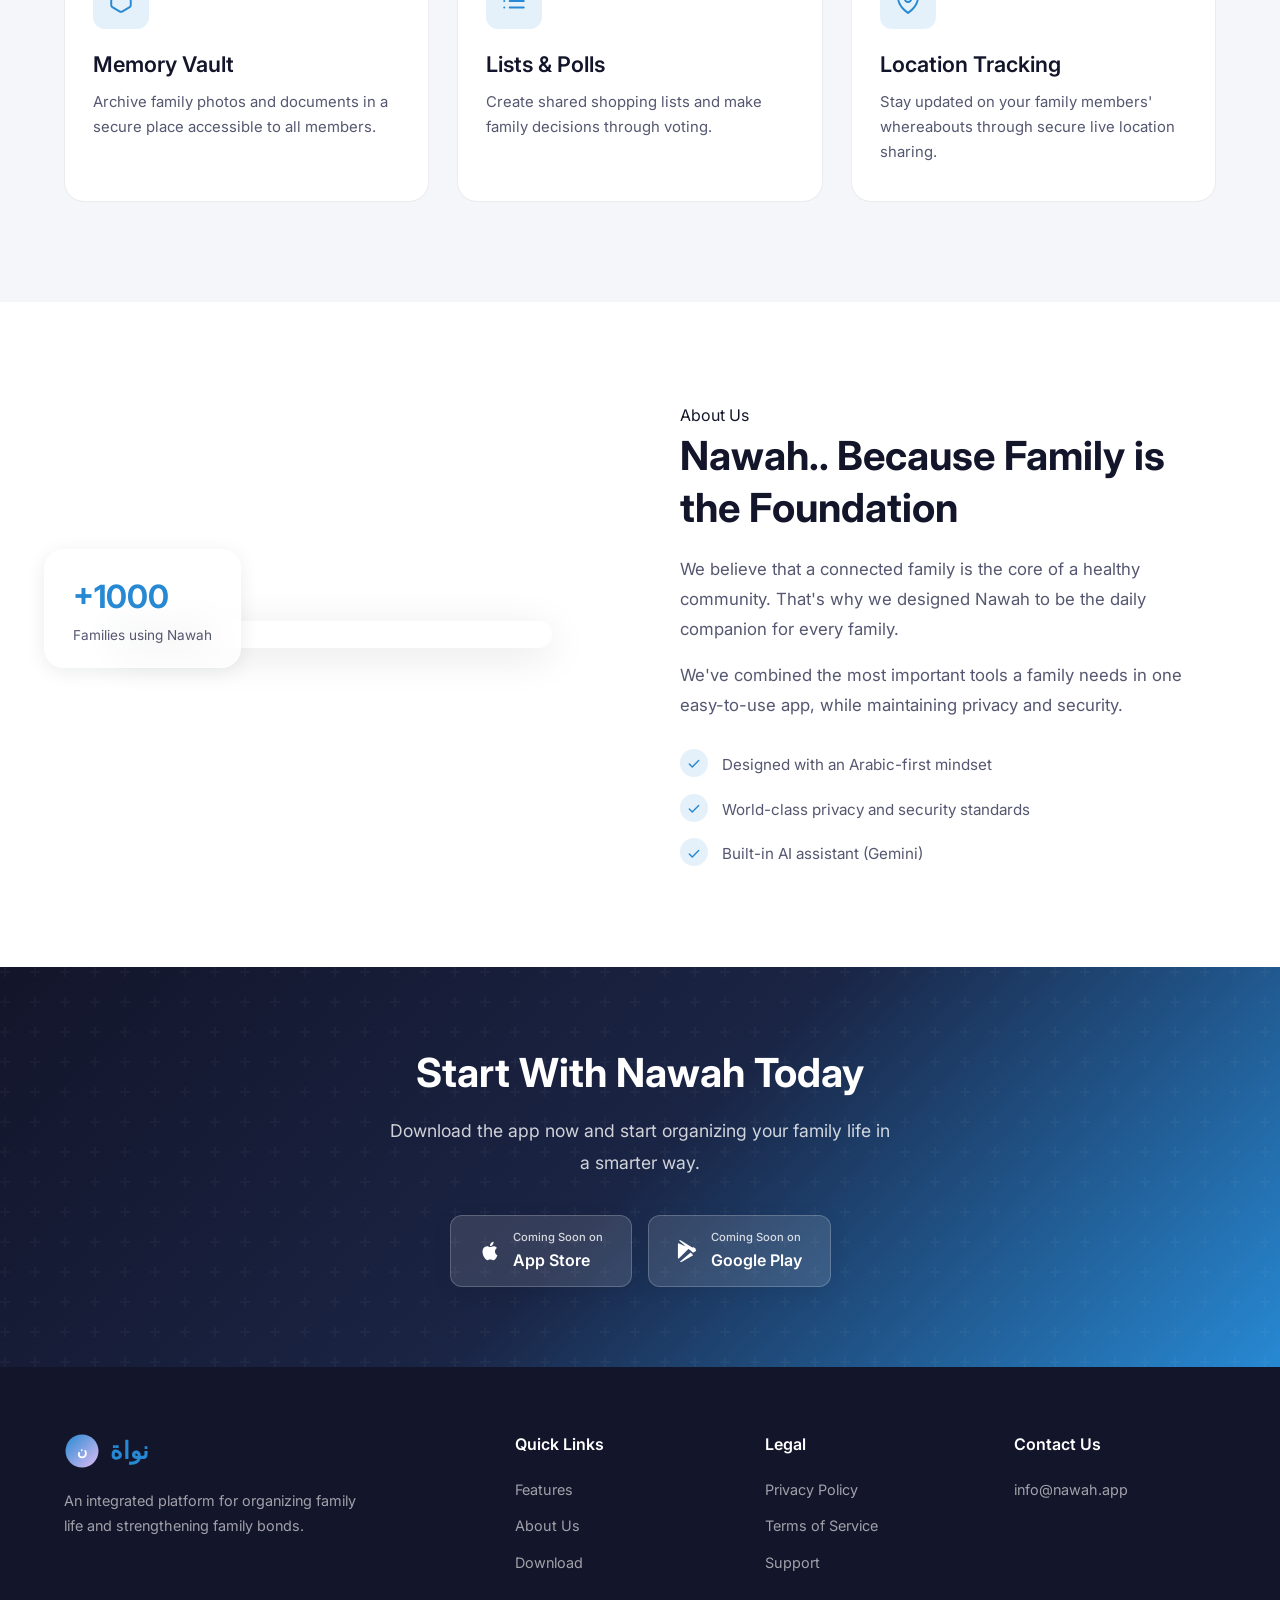
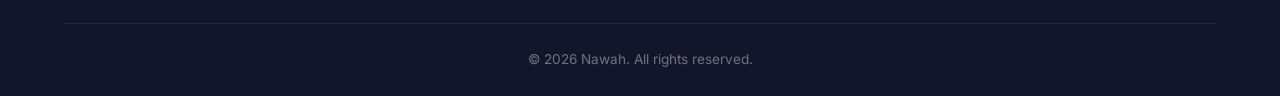
==== commit 8e81e973: "feat: initialize project design system, add translation support, and implement support and landing p" ====
--- a/index.html
+++ b/index.html
@@ -1,17 +1,22 @@
 <!DOCTYPE html>
 <html lang="en" dir="ltr">
+
 <head>
   <meta charset="UTF-8">
   <meta name="viewport" content="width=device-width, initial-scale=1.0">
   <title data-i18n="head_title">Nawah — All-in-One Family Platform</title>
-  <meta name="description" content="Nawah is an integrated platform for family organization. Chat, shared calendar, tasks, memories, lists, and location tracking." data-i18n="head_desc">
+  <meta name="description"
+    content="Nawah is an integrated platform for family organization. Chat, shared calendar, tasks, memories, lists, and location tracking."
+    data-i18n="head_desc">
   <meta property="og:title" content="Nawah — All-in-One Family Platform" data-i18n="head_title">
-  <meta property="og:description" content="Nawah brings family members together and organizes their daily lives in one app." data-i18n="head_desc">
+  <meta property="og:description"
+    content="Nawah brings family members together and organizes their daily lives in one app." data-i18n="head_desc">
   <meta property="og:type" content="website">
   <meta name="theme-color" content="#2789D3">
   <link rel="icon" href="assets/images/logo.svg" type="image/svg+xml">
   <link rel="stylesheet" href="assets/css/styles.css">
 </head>
+
 <body>
 
   <!-- Navigation -->
@@ -50,17 +55,24 @@
             <span data-i18n="hero_title_1">نظّم حياة عائلتك</span><br>
             <span class="highlight" data-i18n="hero_title_2">في مكان واحد</span>
           </h1>
-          <p class="hero-desc reveal reveal-delay-2" data-i18n="hero_desc">نواة تجمع أفراد عائلتك في فضاء واحد — محادثات، مواعيد، مهام، وذكريات. كل شيء منظم، دون عناء.</p>
+          <p class="hero-desc reveal reveal-delay-2" data-i18n="hero_desc">نواة تجمع أفراد عائلتك في فضاء واحد —
+            محادثات، مواعيد، مهام، وذكريات. كل شيء منظم، دون عناء.</p>
           <div class="store-buttons reveal reveal-delay-3">
             <a href="#" class="store-btn" aria-label="Download on App Store">
-              <svg class="store-icon" viewBox="0 0 24 24" fill="currentColor" aria-hidden="true"><path d="M18.71 19.5c-.83 1.24-1.71 2.45-3.05 2.47-1.34.03-1.77-.79-3.29-.79-1.53 0-2 .77-3.27.82-1.31.05-2.3-1.32-3.14-2.53C4.25 17 2.94 12.45 4.7 9.39c.87-1.52 2.43-2.48 4.12-2.51 1.28-.02 2.5.87 3.29.87.78 0 2.26-1.07 3.8-.91.65.03 2.47.26 3.64 1.98-.09.06-2.17 1.28-2.15 3.81.03 3.02 2.65 4.03 2.68 4.04-.03.07-.42 1.44-1.38 2.83M13 3.5c.73-.83 1.94-1.46 2.94-1.5.13 1.17-.34 2.35-1.04 3.19-.69.85-1.83 1.51-2.95 1.42-.15-1.15.41-2.35 1.05-3.11z"/></svg>
+              <svg class="store-icon" viewBox="0 0 24 24" fill="currentColor" aria-hidden="true">
+                <path
+                  d="M18.71 19.5c-.83 1.24-1.71 2.45-3.05 2.47-1.34.03-1.77-.79-3.29-.79-1.53 0-2 .77-3.27.82-1.31.05-2.3-1.32-3.14-2.53C4.25 17 2.94 12.45 4.7 9.39c.87-1.52 2.43-2.48 4.12-2.51 1.28-.02 2.5.87 3.29.87.78 0 2.26-1.07 3.8-.91.65.03 2.47.26 3.64 1.98-.09.06-2.17 1.28-2.15 3.81.03 3.02 2.65 4.03 2.68 4.04-.03.07-.42 1.44-1.38 2.83M13 3.5c.73-.83 1.94-1.46 2.94-1.5.13 1.17-.34 2.35-1.04 3.19-.69.85-1.83 1.51-2.95 1.42-.15-1.15.41-2.35 1.05-3.11z" />
+              </svg>
               <div class="store-btn-text">
                 <small data-i18n="hero_store_soon">قريباً على</small>
                 <span data-i18n="hero_appstore">App Store</span>
               </div>
             </a>
             <a href="#" class="store-btn" aria-label="Download on Google Play">
-              <svg class="store-icon" viewBox="0 0 24 24" fill="currentColor" aria-hidden="true"><path d="M3.18 23.76c.3.17.63.24.97.24.4 0 .8-.11 1.15-.33l12.4-7.17-2.8-2.8-11.72 10.06zm-1.7-20.1A2 2 0 0 0 1 5v14c0 .58.24 1.1.62 1.48l.08.07L13.5 8.75l-12.02-5.09zM20.3 9.3 17.5 7.7 14.4 10.8l3.06 3.06 2.86-1.65c.82-.48.82-1.43-.01-1.91zM4.3.57C3.96.36 3.57.25 3.17.25c-.34 0-.67.07-.97.24L14.26 11.3 17.07 8.5 4.3.57z"/></svg>
+              <svg class="store-icon" viewBox="0 0 24 24" fill="currentColor" aria-hidden="true">
+                <path
+                  d="M3.18 23.76c.3.17.63.24.97.24.4 0 .8-.11 1.15-.33l12.4-7.17-2.8-2.8-11.72 10.06zm-1.7-20.1A2 2 0 0 0 1 5v14c0 .58.24 1.1.62 1.48l.08.07L13.5 8.75l-12.02-5.09zM20.3 9.3 17.5 7.7 14.4 10.8l3.06 3.06 2.86-1.65c.82-.48.82-1.43-.01-1.91zM4.3.57C3.96.36 3.57.25 3.17.25c-.34 0-.67.07-.97.24L14.26 11.3 17.07 8.5 4.3.57z" />
+              </svg>
               <div class="store-btn-text">
                 <small data-i18n="hero_store_soon">قريباً على</small>
                 <span data-i18n="hero_googleplay">Google Play</span>
@@ -87,15 +99,25 @@
 
           <div class="feature-card reveal reveal-delay-1">
             <div class="feature-icon">
-              <svg viewBox="0 0 24 24" fill="none" stroke="currentColor" stroke-width="1.8" stroke-linecap="round" stroke-linejoin="round" aria-hidden="true"><path d="M21 15a2 2 0 0 1-2 2H7l-4 4V5a2 2 0 0 1 2-2h14a2 2 0 0 1 2 2z"/></svg>
+              <svg viewBox="0 0 24 24" fill="none" stroke="currentColor" stroke-width="1.8" stroke-linecap="round"
+                stroke-linejoin="round" aria-hidden="true">
+                <path d="M21 15a2 2 0 0 1-2 2H7l-4 4V5a2 2 0 0 1 2-2h14a2 2 0 0 1 2 2z" />
+              </svg>
             </div>
             <h3 data-i18n="feature_chat_title">محادثات العائلة</h3>
-            <p data-i18n="feature_chat_desc">تواصل مع أفراد عائلتك عبر محادثات جماعية وخاصة، مع مساعد Gemini الذكي المدمج.</p>
+            <p data-i18n="feature_chat_desc">تواصل مع أفراد عائلتك عبر محادثات جماعية وخاصة، مع مساعد Gemini الذكي
+              المدمج.</p>
           </div>
 
           <div class="feature-card reveal reveal-delay-2">
             <div class="feature-icon">
-              <svg viewBox="0 0 24 24" fill="none" stroke="currentColor" stroke-width="1.8" stroke-linecap="round" stroke-linejoin="round" aria-hidden="true"><rect x="3" y="4" width="18" height="18" rx="2" ry="2"/><line x1="16" y1="2" x2="16" y2="6"/><line x1="8" y1="2" x2="8" y2="6"/><line x1="3" y1="10" x2="21" y2="10"/></svg>
+              <svg viewBox="0 0 24 24" fill="none" stroke="currentColor" stroke-width="1.8" stroke-linecap="round"
+                stroke-linejoin="round" aria-hidden="true">
+                <rect x="3" y="4" width="18" height="18" rx="2" ry="2" />
+                <line x1="16" y1="2" x2="16" y2="6" />
+                <line x1="8" y1="2" x2="8" y2="6" />
+                <line x1="3" y1="10" x2="21" y2="10" />
+              </svg>
             </div>
             <h3 data-i18n="feature_calendar_title">التقويم المشترك</h3>
             <p data-i18n="feature_calendar_desc">نظّم مواعيد العائلة والفعاليات في تقويم مشترك يراه الجميع.</p>
@@ -103,15 +125,24 @@
 
           <div class="feature-card reveal reveal-delay-3">
             <div class="feature-icon">
-              <svg viewBox="0 0 24 24" fill="none" stroke="currentColor" stroke-width="1.8" stroke-linecap="round" stroke-linejoin="round" aria-hidden="true"><polyline points="9 11 12 14 22 4"/><path d="M21 12v7a2 2 0 0 1-2 2H5a2 2 0 0 1-2-2V5a2 2 0 0 1 2-2h11"/></svg>
+              <svg viewBox="0 0 24 24" fill="none" stroke="currentColor" stroke-width="1.8" stroke-linecap="round"
+                stroke-linejoin="round" aria-hidden="true">
+                <polyline points="9 11 12 14 22 4" />
+                <path d="M21 12v7a2 2 0 0 1-2 2H5a2 2 0 0 1-2-2V5a2 2 0 0 1 2-2h11" />
+              </svg>
             </div>
             <h3 data-i18n="feature_tasks_title">المهام والمكافآت</h3>
-            <p data-i18n="feature_tasks_desc">وزّع المهام المنزلية على أفراد العائلة وتابع إنجازها مع نظام مكافآت تحفيزي.</p>
+            <p data-i18n="feature_tasks_desc">وزّع المهام المنزلية على أفراد العائلة وتابع إنجازها مع نظام مكافآت
+              تحفيزي.</p>
           </div>
 
           <div class="feature-card reveal reveal-delay-4">
             <div class="feature-icon">
-              <svg viewBox="0 0 24 24" fill="none" stroke="currentColor" stroke-width="1.8" stroke-linecap="round" stroke-linejoin="round" aria-hidden="true"><path d="M21 16V8a2 2 0 0 0-1-1.73l-7-4a2 2 0 0 0-2 0l-7 4A2 2 0 0 0 3 8v8a2 2 0 0 0 1 1.73l7 4a2 2 0 0 0 2 0l7-4A2 2 0 0 0 21 16z"/></svg>
+              <svg viewBox="0 0 24 24" fill="none" stroke="currentColor" stroke-width="1.8" stroke-linecap="round"
+                stroke-linejoin="round" aria-hidden="true">
+                <path
+                  d="M21 16V8a2 2 0 0 0-1-1.73l-7-4a2 2 0 0 0-2 0l-7 4A2 2 0 0 0 3 8v8a2 2 0 0 0 1 1.73l7 4a2 2 0 0 0 2 0l7-4A2 2 0 0 0 21 16z" />
+              </svg>
             </div>
             <h3 data-i18n="feature_memories_title">خزنة الذكريات</h3>
             <p data-i18n="feature_memories_desc">أرشف صور ووثائق العائلة في مكان آمن يسهل الوصول إليه من الجميع.</p>
@@ -119,7 +150,15 @@
 
           <div class="feature-card reveal reveal-delay-5">
             <div class="feature-icon">
-              <svg viewBox="0 0 24 24" fill="none" stroke="currentColor" stroke-width="1.8" stroke-linecap="round" stroke-linejoin="round" aria-hidden="true"><line x1="8" y1="6" x2="21" y2="6"/><line x1="8" y1="12" x2="21" y2="12"/><line x1="8" y1="18" x2="21" y2="18"/><line x1="3" y1="6" x2="3.01" y2="6"/><line x1="3" y1="12" x2="3.01" y2="12"/><line x1="3" y1="18" x2="3.01" y2="18"/></svg>
+              <svg viewBox="0 0 24 24" fill="none" stroke="currentColor" stroke-width="1.8" stroke-linecap="round"
+                stroke-linejoin="round" aria-hidden="true">
+                <line x1="8" y1="6" x2="21" y2="6" />
+                <line x1="8" y1="12" x2="21" y2="12" />
+                <line x1="8" y1="18" x2="21" y2="18" />
+                <line x1="3" y1="6" x2="3.01" y2="6" />
+                <line x1="3" y1="12" x2="3.01" y2="12" />
+                <line x1="3" y1="18" x2="3.01" y2="18" />
+              </svg>
             </div>
             <h3 data-i18n="feature_lists_title">القوائم والتصويت</h3>
             <p data-i18n="feature_lists_desc">أنشئ قوائم مشتركة واتخذ القرارات العائلية عبر التصويت.</p>
@@ -127,7 +166,11 @@
 
           <div class="feature-card reveal reveal-delay-6">
             <div class="feature-icon">
-              <svg viewBox="0 0 24 24" fill="none" stroke="currentColor" stroke-width="1.8" stroke-linecap="round" stroke-linejoin="round" aria-hidden="true"><path d="M21 10c0 7-9 13-9 13s-9-6-9-13a9 9 0 0 1 18 0z"/><circle cx="12" cy="10" r="3"/></svg>
+              <svg viewBox="0 0 24 24" fill="none" stroke="currentColor" stroke-width="1.8" stroke-linecap="round"
+                stroke-linejoin="round" aria-hidden="true">
+                <path d="M21 10c0 7-9 13-9 13s-9-6-9-13a9 9 0 0 1 18 0z" />
+                <circle cx="12" cy="10" r="3" />
+              </svg>
             </div>
             <h3 data-i18n="feature_location_title">تتبع المواقع</h3>
             <p data-i18n="feature_location_desc">اطمئن على أفراد عائلتك من خلال مشاركة المواقع الحية بأمان تام.</p>
@@ -142,7 +185,8 @@
       <div class="container">
         <div class="about-grid">
           <div class="about-visual reveal">
-            <img src="https://images.unsplash.com/photo-1609220136736-443140cffec6?w=600&h=500&fit=crop" alt="عائلة سعيدة" class="about-image" loading="lazy">
+            <img src="https://images.unsplash.com/photo-1609220136736-443140cffec6?w=600&h=500&fit=crop"
+              alt="عائلة سعيدة" class="about-image" loading="lazy">
             <div class="about-floating-card">
               <div>
                 <div class="stat-number" data-i18n="about_stat_number">+1000</div>
@@ -153,24 +197,34 @@
           <div class="about-content reveal reveal-delay-1">
             <span class="section-badge" data-i18n="about_badge">من نحن</span>
             <h2 data-i18n="about_title">نواة.. لأن العائلة هي الأساس</h2>
-            <p data-i18n="about_p1">نؤمن بأن العائلة المترابطة هي نواة المجتمع السليم. لذلك صممنا نواة ليكون الرفيق اليومي لكل عائلة عربية.</p>
+            <p data-i18n="about_p1">نؤمن بأن العائلة المترابطة هي نواة المجتمع السليم. لذلك صممنا نواة ليكون الرفيق
+              اليومي لكل عائلة عربية.</p>
             <p data-i18n="about_p2">أهم الأدوات التي تحتاجها عائلتك في تطبيق واحد، مع الحفاظ على الخصوصية والأمان.</p>
             <div class="about-features-list">
               <div class="about-feature-item">
                 <span class="check-icon">
-                  <svg viewBox="0 0 24 24" fill="none" stroke="currentColor" stroke-width="2.5" stroke-linecap="round" stroke-linejoin="round" aria-hidden="true"><polyline points="20 6 9 17 4 12"/></svg>
+                  <svg viewBox="0 0 24 24" fill="none" stroke="currentColor" stroke-width="2.5" stroke-linecap="round"
+                    stroke-linejoin="round" aria-hidden="true">
+                    <polyline points="20 6 9 17 4 12" />
+                  </svg>
                 </span>
                 <span data-i18n="about_item1">مصمم للعائلة العربية بالدرجة الأولى</span>
               </div>
               <div class="about-feature-item">
                 <span class="check-icon">
-                  <svg viewBox="0 0 24 24" fill="none" stroke="currentColor" stroke-width="2.5" stroke-linecap="round" stroke-linejoin="round" aria-hidden="true"><polyline points="20 6 9 17 4 12"/></svg>
+                  <svg viewBox="0 0 24 24" fill="none" stroke="currentColor" stroke-width="2.5" stroke-linecap="round"
+                    stroke-linejoin="round" aria-hidden="true">
+                    <polyline points="20 6 9 17 4 12" />
+                  </svg>
                 </span>
                 <span data-i18n="about_item2">خصوصية وأمان بمعايير عالمية</span>
               </div>
               <div class="about-feature-item">
                 <span class="check-icon">
-                  <svg viewBox="0 0 24 24" fill="none" stroke="currentColor" stroke-width="2.5" stroke-linecap="round" stroke-linejoin="round" aria-hidden="true"><polyline points="20 6 9 17 4 12"/></svg>
+                  <svg viewBox="0 0 24 24" fill="none" stroke="currentColor" stroke-width="2.5" stroke-linecap="round"
+                    stroke-linejoin="round" aria-hidden="true">
+                    <polyline points="20 6 9 17 4 12" />
+                  </svg>
                 </span>
                 <span data-i18n="about_item3">مساعد ذكاء اصطناعي مدمج (Gemini)</span>
               </div>
@@ -187,14 +241,20 @@
         <p class="reveal reveal-delay-1" data-i18n="cta_desc">حمّل التطبيق وابدأ بتنظيم حياة عائلتك بطريقة أذكى.</p>
         <div class="store-buttons reveal reveal-delay-2">
           <a href="#" class="store-btn" aria-label="Download on App Store">
-            <svg class="store-icon" viewBox="0 0 24 24" fill="currentColor" aria-hidden="true"><path d="M18.71 19.5c-.83 1.24-1.71 2.45-3.05 2.47-1.34.03-1.77-.79-3.29-.79-1.53 0-2 .77-3.27.82-1.31.05-2.3-1.32-3.14-2.53C4.25 17 2.94 12.45 4.7 9.39c.87-1.52 2.43-2.48 4.12-2.51 1.28-.02 2.5.87 3.29.87.78 0 2.26-1.07 3.8-.91.65.03 2.47.26 3.64 1.98-.09.06-2.17 1.28-2.15 3.81.03 3.02 2.65 4.03 2.68 4.04-.03.07-.42 1.44-1.38 2.83M13 3.5c.73-.83 1.94-1.46 2.94-1.5.13 1.17-.34 2.35-1.04 3.19-.69.85-1.83 1.51-2.95 1.42-.15-1.15.41-2.35 1.05-3.11z"/></svg>
+            <svg class="store-icon" viewBox="0 0 24 24" fill="currentColor" aria-hidden="true">
+              <path
+                d="M18.71 19.5c-.83 1.24-1.71 2.45-3.05 2.47-1.34.03-1.77-.79-3.29-.79-1.53 0-2 .77-3.27.82-1.31.05-2.3-1.32-3.14-2.53C4.25 17 2.94 12.45 4.7 9.39c.87-1.52 2.43-2.48 4.12-2.51 1.28-.02 2.5.87 3.29.87.78 0 2.26-1.07 3.8-.91.65.03 2.47.26 3.64 1.98-.09.06-2.17 1.28-2.15 3.81.03 3.02 2.65 4.03 2.68 4.04-.03.07-.42 1.44-1.38 2.83M13 3.5c.73-.83 1.94-1.46 2.94-1.5.13 1.17-.34 2.35-1.04 3.19-.69.85-1.83 1.51-2.95 1.42-.15-1.15.41-2.35 1.05-3.11z" />
+            </svg>
             <div class="store-btn-text">
               <small data-i18n="hero_store_soon">قريباً على</small>
               <span data-i18n="hero_appstore">App Store</span>
             </div>
           </a>
           <a href="#" class="store-btn" aria-label="Download on Google Play">
-            <svg class="store-icon" viewBox="0 0 24 24" fill="currentColor" aria-hidden="true"><path d="M3.18 23.76c.3.17.63.24.97.24.4 0 .8-.11 1.15-.33l12.4-7.17-2.8-2.8-11.72 10.06zm-1.7-20.1A2 2 0 0 0 1 5v14c0 .58.24 1.1.62 1.48l.08.07L13.5 8.75l-12.02-5.09zM20.3 9.3 17.5 7.7 14.4 10.8l3.06 3.06 2.86-1.65c.82-.48.82-1.43-.01-1.91zM4.3.57C3.96.36 3.57.25 3.17.25c-.34 0-.67.07-.97.24L14.26 11.3 17.07 8.5 4.3.57z"/></svg>
+            <svg class="store-icon" viewBox="0 0 24 24" fill="currentColor" aria-hidden="true">
+              <path
+                d="M3.18 23.76c.3.17.63.24.97.24.4 0 .8-.11 1.15-.33l12.4-7.17-2.8-2.8-11.72 10.06zm-1.7-20.1A2 2 0 0 0 1 5v14c0 .58.24 1.1.62 1.48l.08.07L13.5 8.75l-12.02-5.09zM20.3 9.3 17.5 7.7 14.4 10.8l3.06 3.06 2.86-1.65c.82-.48.82-1.43-.01-1.91zM4.3.57C3.96.36 3.57.25 3.17.25c-.34 0-.67.07-.97.24L14.26 11.3 17.07 8.5 4.3.57z" />
+            </svg>
             <div class="store-btn-text">
               <small data-i18n="hero_store_soon">قريباً على</small>
               <span data-i18n="hero_googleplay">Google Play</span>
@@ -229,6 +289,7 @@
           <div class="footer-links">
             <a href="privacy.html" data-i18n="nav_privacy">سياسة الخصوصية</a>
             <a href="terms.html" data-i18n="nav_terms">الشروط والأحكام</a>
+            <a href="support.html" data-i18n="nav_support">الدعم الفني</a>
           </div>
         </div>
         <div>
@@ -248,4 +309,5 @@
   <script src="assets/js/main.js"></script>
   <script src="assets/js/observer.js"></script>
 </body>
-</html>
+
+</html>
--- a/assets/css/styles.css
+++ b/assets/css/styles.css
@@ -48,7 +48,13 @@
 }
 
 /* --- Reset & Base --- */
-*, *::before, *::after { box-sizing: border-box; margin: 0; padding: 0; }
+*,
+*::before,
+*::after {
+  box-sizing: border-box;
+  margin: 0;
+  padding: 0;
+}
 
 html {
   scroll-behavior: smooth;
@@ -65,13 +71,37 @@
   -webkit-font-smoothing: antialiased;
 }
 
-[lang="en"] body, [lang="en"] { font-family: var(--font-en); }
-[lang="en"] .font-ar { font-family: var(--font-ar); }
-
-img { max-width: 100%; height: auto; display: block; }
-a { text-decoration: none; color: inherit; transition: color var(--transition-fast); }
-ul { list-style: none; }
-button { cursor: pointer; border: none; background: none; font-family: inherit; }
+[lang="en"] body,
+[lang="en"] {
+  font-family: var(--font-en);
+}
+
+[lang="en"] .font-ar {
+  font-family: var(--font-ar);
+}
+
+img {
+  max-width: 100%;
+  height: auto;
+  display: block;
+}
+
+a {
+  text-decoration: none;
+  color: inherit;
+  transition: color var(--transition-fast);
+}
+
+ul {
+  list-style: none;
+}
+
+button {
+  cursor: pointer;
+  border: none;
+  background: none;
+  font-family: inherit;
+}
 
 .container {
   max-width: var(--container-max);
@@ -80,10 +110,30 @@
 }
 
 /* --- Typography --- */
-h1 { font-size: clamp(2.2rem, 5vw, 3.5rem); font-weight: 700; line-height: 1.2; }
-h2 { font-size: clamp(1.8rem, 3.5vw, 2.5rem); font-weight: 700; line-height: 1.3; }
-h3 { font-size: clamp(1.1rem, 2vw, 1.35rem); font-weight: 600; line-height: 1.4; }
-p { font-size: 1rem; line-height: 1.8; color: var(--color-text-secondary); }
+h1 {
+  font-size: clamp(2.2rem, 5vw, 3.5rem);
+  font-weight: 700;
+  line-height: 1.2;
+}
+
+h2 {
+  font-size: clamp(1.8rem, 3.5vw, 2.5rem);
+  font-weight: 700;
+  line-height: 1.3;
+}
+
+h3 {
+  font-size: clamp(1.1rem, 2vw, 1.35rem);
+  font-weight: 600;
+  line-height: 1.4;
+}
+
+p {
+  font-size: 1rem;
+  line-height: 1.8;
+  color: var(--color-text-secondary);
+}
+
 .text-gradient {
   background: linear-gradient(135deg, var(--color-primary), var(--color-accent));
   -webkit-background-clip: text;
@@ -93,210 +143,443 @@
 
 /* --- Buttons --- */
 .btn {
-  display: inline-flex; align-items: center; gap: 10px;
-  padding: 14px 32px; border-radius: var(--radius-pill);
-  font-weight: 600; font-size: 1rem;
+  display: inline-flex;
+  align-items: center;
+  gap: 10px;
+  padding: 14px 32px;
+  border-radius: var(--radius-pill);
+  font-weight: 600;
+  font-size: 1rem;
   transition: all var(--transition-base);
-  position: relative; overflow: hidden;
-}
+  position: relative;
+  overflow: hidden;
+}
+
 .btn-primary {
-  background: var(--color-primary); color: #fff;
+  background: var(--color-primary);
+  color: #fff;
   box-shadow: 0 4px 16px rgba(39, 137, 211, 0.3);
 }
+
 .btn-primary:hover {
   background: var(--color-primary-hover);
   transform: translateY(-2px);
   box-shadow: 0 6px 24px rgba(39, 137, 211, 0.4);
 }
+
 .btn-outline {
-  border: 2px solid var(--color-primary); color: var(--color-primary);
+  border: 2px solid var(--color-primary);
+  color: var(--color-primary);
   background: transparent;
 }
+
 .btn-outline:hover {
-  background: var(--color-primary); color: #fff;
+  background: var(--color-primary);
+  color: #fff;
   transform: translateY(-2px);
 }
+
 .btn-dark {
-  background: var(--color-dark); color: #fff;
+  background: var(--color-dark);
+  color: #fff;
   box-shadow: 0 4px 16px rgba(19, 21, 42, 0.2);
 }
+
 .btn-dark:hover {
   transform: translateY(-2px);
   box-shadow: 0 6px 24px rgba(19, 21, 42, 0.3);
 }
-.btn svg, .btn .btn-icon { width: 20px; height: 20px; }
-
-.store-buttons { display: flex; gap: 16px; flex-wrap: wrap; }
+
+.btn svg,
+.btn .btn-icon {
+  width: 20px;
+  height: 20px;
+}
+
+.store-buttons {
+  display: flex;
+  gap: 16px;
+  flex-wrap: wrap;
+}
+
 .store-btn {
-  display: inline-flex; align-items: center; gap: 12px;
-  padding: 12px 28px; border-radius: var(--radius-sm);
-  background: var(--color-dark); color: #fff;
-  font-weight: 500; font-size: 0.95rem;
+  display: inline-flex;
+  align-items: center;
+  gap: 12px;
+  padding: 12px 28px;
+  border-radius: var(--radius-sm);
+  background: var(--color-dark);
+  color: #fff;
+  font-weight: 500;
+  font-size: 0.95rem;
   transition: all var(--transition-base);
   box-shadow: var(--shadow-md);
 }
-.store-btn:hover { transform: translateY(-3px); box-shadow: var(--shadow-lg); }
-.store-btn .store-icon { width: 22px; height: 22px; flex-shrink: 0; }
-.store-btn-text { text-align: start; }
-.store-btn-text small { font-size: 0.7rem; opacity: 0.8; display: block; }
-.store-btn-text span { font-size: 1rem; font-weight: 600; }
+
+.store-btn:hover {
+  transform: translateY(-3px);
+  box-shadow: var(--shadow-lg);
+}
+
+.store-btn .store-icon {
+  width: 22px;
+  height: 22px;
+  flex-shrink: 0;
+}
+
+.store-btn-text {
+  text-align: start;
+}
+
+.store-btn-text small {
+  font-size: 0.7rem;
+  opacity: 0.8;
+  display: block;
+}
+
+.store-btn-text span {
+  font-size: 1rem;
+  font-weight: 600;
+}
 
 /* --- Navigation --- */
 .navbar {
-  position: fixed; top: 0; left: 0; right: 0; z-index: 1000;
+  position: fixed;
+  top: 0;
+  left: 0;
+  right: 0;
+  z-index: 1000;
   height: var(--nav-height);
-  display: flex; align-items: center;
+  display: flex;
+  align-items: center;
   transition: all var(--transition-base);
   background: transparent;
 }
+
 .navbar.scrolled {
   background: var(--color-glass);
-  backdrop-filter: blur(20px); -webkit-backdrop-filter: blur(20px);
+  backdrop-filter: blur(20px);
+  -webkit-backdrop-filter: blur(20px);
   border-bottom: 1px solid var(--color-glass-border);
   box-shadow: var(--shadow-sm);
 }
+
 .navbar .container {
-  display: flex; align-items: center; justify-content: space-between; width: 100%;
-}
-.nav-logo { display: flex; align-items: center; gap: 10px; font-size: 1.5rem; font-weight: 700; color: var(--color-primary); }
-.nav-logo img { height: 36px; width: 36px; }
-
-.nav-links { display: flex; align-items: center; gap: 32px; }
+  display: flex;
+  align-items: center;
+  justify-content: space-between;
+  width: 100%;
+}
+
+.nav-logo {
+  display: flex;
+  align-items: center;
+  gap: 10px;
+  font-size: 1.5rem;
+  font-weight: 700;
+  color: var(--color-primary);
+}
+
+.nav-logo img {
+  height: 36px;
+  width: 36px;
+}
+
+.nav-links {
+  display: flex;
+  align-items: center;
+  gap: 32px;
+}
+
 .nav-links a {
-  font-weight: 500; font-size: 0.95rem; color: var(--color-text-secondary);
-  position: relative; padding: 4px 0;
-}
+  font-weight: 500;
+  font-size: 0.95rem;
+  color: var(--color-text-secondary);
+  position: relative;
+  padding: 4px 0;
+}
+
 .nav-links a::after {
-  content: ''; position: absolute; bottom: -2px; left: 0; right: 0;
-  height: 2px; background: var(--color-primary);
-  transform: scaleX(0); transition: transform var(--transition-base);
+  content: '';
+  position: absolute;
+  bottom: -2px;
+  left: 0;
+  right: 0;
+  height: 2px;
+  background: var(--color-primary);
+  transform: scaleX(0);
+  transition: transform var(--transition-base);
   border-radius: 2px;
 }
-.nav-links a:hover { color: var(--color-primary); }
-.nav-links a:hover::after { transform: scaleX(1); }
-
-.nav-actions { display: flex; align-items: center; gap: 16px; }
+
+.nav-links a:hover {
+  color: var(--color-primary);
+}
+
+.nav-links a:hover::after {
+  transform: scaleX(1);
+}
+
+.nav-actions {
+  display: flex;
+  align-items: center;
+  gap: 16px;
+}
+
 .lang-switch {
-  display: flex; align-items: center; gap: 0;
-  background: var(--color-primary-light); border-radius: var(--radius-pill);
-  padding: 4px; font-size: 0.85rem; font-weight: 600;
-}
+  display: flex;
+  align-items: center;
+  gap: 0;
+  background: var(--color-primary-light);
+  border-radius: var(--radius-pill);
+  padding: 4px;
+  font-size: 0.85rem;
+  font-weight: 600;
+}
+
 .lang-switch button {
-  padding: 6px 16px; border-radius: var(--radius-pill);
-  color: var(--color-text-secondary); font-weight: 600; font-size: 0.85rem;
+  padding: 6px 16px;
+  border-radius: var(--radius-pill);
+  color: var(--color-text-secondary);
+  font-weight: 600;
+  font-size: 0.85rem;
   transition: all var(--transition-fast);
 }
+
 .lang-switch button.active {
-  background: var(--color-primary); color: #fff;
+  background: var(--color-primary);
+  color: #fff;
   box-shadow: 0 2px 8px rgba(39, 137, 211, 0.3);
 }
 
 /* Mobile nav */
-.nav-toggle { display: none; flex-direction: column; gap: 5px; padding: 8px; }
-.nav-toggle span { display: block; width: 24px; height: 2px; background: var(--color-text); border-radius: 2px; transition: all var(--transition-fast); }
-.nav-toggle.active span:nth-child(1) { transform: rotate(45deg) translate(5px, 5px); }
-.nav-toggle.active span:nth-child(2) { opacity: 0; }
-.nav-toggle.active span:nth-child(3) { transform: rotate(-45deg) translate(5px, -5px); }
+.nav-toggle {
+  display: none;
+  flex-direction: column;
+  gap: 5px;
+  padding: 8px;
+}
+
+.nav-toggle span {
+  display: block;
+  width: 24px;
+  height: 2px;
+  background: var(--color-text);
+  border-radius: 2px;
+  transition: all var(--transition-fast);
+}
+
+.nav-toggle.active span:nth-child(1) {
+  transform: rotate(45deg) translate(5px, 5px);
+}
+
+.nav-toggle.active span:nth-child(2) {
+  opacity: 0;
+}
+
+.nav-toggle.active span:nth-child(3) {
+  transform: rotate(-45deg) translate(5px, -5px);
+}
 
 /* --- Hero Section --- */
 .hero {
-  min-height: 100vh; display: flex; align-items: center;
+  min-height: 100vh;
+  display: flex;
+  align-items: center;
   padding-top: calc(var(--nav-height) + 40px);
   padding-bottom: 60px;
-  position: relative; overflow: hidden;
+  position: relative;
+  overflow: hidden;
   background: linear-gradient(160deg, var(--color-bg) 0%, #EDF3FA 50%, rgba(223, 188, 244, 0.1) 100%);
 }
+
 .hero::before {
-  content: ''; position: absolute; top: -200px; right: -200px;
-  width: 600px; height: 600px;
+  content: '';
+  position: absolute;
+  top: -200px;
+  right: -200px;
+  width: 600px;
+  height: 600px;
   background: radial-gradient(circle, rgba(39, 137, 211, 0.08) 0%, transparent 70%);
-  border-radius: 50%; pointer-events: none;
-}
+  border-radius: 50%;
+  pointer-events: none;
+}
+
 .hero::after {
-  content: ''; position: absolute; bottom: -100px; left: -100px;
-  width: 400px; height: 400px;
+  content: '';
+  position: absolute;
+  bottom: -100px;
+  left: -100px;
+  width: 400px;
+  height: 400px;
   background: radial-gradient(circle, rgba(223, 188, 244, 0.12) 0%, transparent 70%);
-  border-radius: 50%; pointer-events: none;
-}
+  border-radius: 50%;
+  pointer-events: none;
+}
+
 .hero .container {
-  display: grid; grid-template-columns: 1fr 1fr;
-  gap: 60px; align-items: center; position: relative; z-index: 1;
-}
-.hero-content { max-width: 560px; }
+  display: grid;
+  grid-template-columns: 1fr 1fr;
+  gap: 60px;
+  align-items: center;
+  position: relative;
+  z-index: 1;
+}
+
+.hero-content {
+  max-width: 560px;
+}
+
 .hero-badge {
-  display: inline-flex; align-items: center; gap: 8px;
-  padding: 8px 20px; border-radius: var(--radius-pill);
+  display: inline-flex;
+  align-items: center;
+  gap: 8px;
+  padding: 8px 20px;
+  border-radius: var(--radius-pill);
   background: var(--color-primary-light);
-  color: var(--color-primary); font-weight: 600; font-size: 0.85rem;
+  color: var(--color-primary);
+  font-weight: 600;
+  font-size: 0.85rem;
   margin-bottom: 24px;
 }
-.hero-title { margin-bottom: 20px; color: var(--color-dark); }
-.hero-title .highlight { color: var(--color-primary); }
-.hero-desc { font-size: 1.15rem; margin-bottom: 36px; max-width: 480px; }
-.hero-visual { display: flex; justify-content: center; align-items: center; position: relative; }
+
+.hero-title {
+  margin-bottom: 20px;
+  color: var(--color-dark);
+}
+
+.hero-title .highlight {
+  color: var(--color-primary);
+}
+
+.hero-desc {
+  font-size: 1.15rem;
+  margin-bottom: 36px;
+  max-width: 480px;
+}
+
+.hero-visual {
+  display: flex;
+  justify-content: center;
+  align-items: center;
+  position: relative;
+}
+
 .hero-mockup {
-  width: 100%; max-width: 380px;
+  width: 100%;
+  max-width: 380px;
   border-radius: var(--radius-lg);
   box-shadow: var(--shadow-xl);
   animation: float 6s ease-in-out infinite;
-  position: relative; z-index: 2;
-}
+  position: relative;
+  z-index: 2;
+}
+
 .hero-glow {
-  position: absolute; width: 320px; height: 320px;
+  position: absolute;
+  width: 320px;
+  height: 320px;
   background: radial-gradient(circle, rgba(39, 137, 211, 0.15), transparent 70%);
-  border-radius: 50%; z-index: 1;
+  border-radius: 50%;
+  z-index: 1;
   filter: blur(40px);
 }
 
 @keyframes float {
-  0%, 100% { transform: translateY(0); }
-  50% { transform: translateY(-16px); }
+
+  0%,
+  100% {
+    transform: translateY(0);
+  }
+
+  50% {
+    transform: translateY(-16px);
+  }
 }
 
 /* --- Section Common --- */
-.section { padding: 100px 0; position: relative; }
-.section-header { text-align: center; margin-bottom: 64px; max-width: 640px; margin-inline: auto; }
+.section {
+  padding: 100px 0;
+  position: relative;
+}
+
+.section-header {
+  text-align: center;
+  margin-bottom: 64px;
+  max-width: 640px;
+  margin-inline: auto;
+}
+
 .section-header .section-badge {
-  display: inline-block; padding: 6px 20px;
+  display: inline-block;
+  padding: 6px 20px;
   border-radius: var(--radius-pill);
   background: var(--color-primary-light);
-  color: var(--color-primary); font-weight: 600; font-size: 0.8rem;
-  margin-bottom: 16px; letter-spacing: 0.02em;
-}
-.section-header h2 { margin-bottom: 16px; }
-.section-header p { font-size: 1.05rem; }
+  color: var(--color-primary);
+  font-weight: 600;
+  font-size: 0.8rem;
+  margin-bottom: 16px;
+  letter-spacing: 0.02em;
+}
+
+.section-header h2 {
+  margin-bottom: 16px;
+}
+
+.section-header p {
+  font-size: 1.05rem;
+}
 
 /* --- Features Section --- */
-.features { background: var(--color-bg); }
+.features {
+  background: var(--color-bg);
+}
+
 .features-grid {
   display: grid;
   grid-template-columns: repeat(3, 1fr);
   gap: 28px;
 }
+
 .feature-card {
   background: var(--color-surface);
   border-radius: var(--radius-md);
   padding: 36px 28px;
   border: 1px solid var(--color-border);
   transition: all var(--transition-base);
-  position: relative; overflow: hidden;
-}
+  position: relative;
+  overflow: hidden;
+}
+
 .feature-card::before {
-  content: ''; position: absolute; top: 0; left: 0; right: 0;
-  height: 3px; background: linear-gradient(90deg, var(--color-primary), var(--color-accent));
-  transform: scaleX(0); transform-origin: left;
+  content: '';
+  position: absolute;
+  top: 0;
+  left: 0;
+  right: 0;
+  height: 3px;
+  background: linear-gradient(90deg, var(--color-primary), var(--color-accent));
+  transform: scaleX(0);
+  transform-origin: left;
   transition: transform var(--transition-base);
 }
+
 .feature-card:hover {
   transform: translateY(-6px);
   box-shadow: var(--shadow-lg);
   border-color: rgba(39, 137, 211, 0.15);
 }
-.feature-card:hover::before { transform: scaleX(1); }
+
+.feature-card:hover::before {
+  transform: scaleX(1);
+}
 
 .feature-icon {
-  width: 56px; height: 56px;
-  display: flex; align-items: center; justify-content: center;
+  width: 56px;
+  height: 56px;
+  display: flex;
+  align-items: center;
+  justify-content: center;
   border-radius: var(--radius-sm);
   background: var(--color-primary-light);
   color: var(--color-primary);
@@ -304,203 +587,571 @@
   transition: all var(--transition-base);
   flex-shrink: 0;
 }
-.feature-icon svg { width: 26px; height: 26px; }
+
+.feature-icon svg {
+  width: 26px;
+  height: 26px;
+}
+
 .feature-card:hover .feature-icon {
-  background: var(--color-primary); color: #fff;
+  background: var(--color-primary);
+  color: #fff;
   transform: scale(1.05);
 }
-.feature-card h3 { margin-bottom: 10px; }
-.feature-card p { font-size: 0.93rem; line-height: 1.7; }
+
+.feature-card h3 {
+  margin-bottom: 10px;
+}
+
+.feature-card p {
+  font-size: 0.93rem;
+  line-height: 1.7;
+}
 
 /* --- About Section --- */
-.about { background: var(--color-surface); }
+.about {
+  background: var(--color-surface);
+}
+
 .about-grid {
-  display: grid; grid-template-columns: 1fr 1fr;
-  gap: 80px; align-items: center;
-}
+  display: grid;
+  grid-template-columns: 1fr 1fr;
+  gap: 80px;
+  align-items: center;
+}
+
 .about-visual {
-  position: relative; display: flex; justify-content: center;
-}
+  position: relative;
+  display: flex;
+  justify-content: center;
+}
+
 .about-image {
-  width: 100%; max-width: 440px;
+  width: 100%;
+  max-width: 440px;
   border-radius: var(--radius-lg);
   box-shadow: var(--shadow-lg);
 }
+
 .about-floating-card {
-  position: absolute; bottom: -20px; left: -20px;
+  position: absolute;
+  bottom: -20px;
+  left: -20px;
   background: var(--color-glass);
-  backdrop-filter: blur(16px); -webkit-backdrop-filter: blur(16px);
+  backdrop-filter: blur(16px);
+  -webkit-backdrop-filter: blur(16px);
   border: 1px solid var(--color-glass-border);
   border-radius: var(--radius-md);
   padding: 20px 28px;
   box-shadow: var(--shadow-md);
-  display: flex; align-items: center; gap: 16px;
-}
-[dir="rtl"] .about-floating-card { left: auto; right: -20px; }
+  display: flex;
+  align-items: center;
+  gap: 16px;
+}
+
+[dir="rtl"] .about-floating-card {
+  left: auto;
+  right: -20px;
+}
+
 .about-floating-card .stat-number {
-  font-size: 2rem; font-weight: 700; color: var(--color-primary);
-}
+  font-size: 2rem;
+  font-weight: 700;
+  color: var(--color-primary);
+}
+
 .about-floating-card .stat-label {
-  font-size: 0.85rem; color: var(--color-text-secondary);
-}
-.about-content h2 { margin-bottom: 20px; }
-.about-content > p { margin-bottom: 16px; font-size: 1.05rem; }
-.about-features-list { margin-top: 28px; display: flex; flex-direction: column; gap: 16px; }
+  font-size: 0.85rem;
+  color: var(--color-text-secondary);
+}
+
+.about-content h2 {
+  margin-bottom: 20px;
+}
+
+.about-content>p {
+  margin-bottom: 16px;
+  font-size: 1.05rem;
+}
+
+.about-features-list {
+  margin-top: 28px;
+  display: flex;
+  flex-direction: column;
+  gap: 16px;
+}
+
 .about-feature-item {
-  display: flex; align-items: flex-start; gap: 14px;
-}
+  display: flex;
+  align-items: flex-start;
+  gap: 14px;
+}
+
 .about-feature-item .check-icon {
-  width: 28px; height: 28px; flex-shrink: 0;
-  display: flex; align-items: center; justify-content: center;
-  border-radius: 50%; background: var(--color-primary-light);
+  width: 28px;
+  height: 28px;
+  flex-shrink: 0;
+  display: flex;
+  align-items: center;
+  justify-content: center;
+  border-radius: 50%;
+  background: var(--color-primary-light);
   color: var(--color-primary);
 }
-.about-feature-item .check-icon svg { width: 14px; height: 14px; }
-.about-feature-item span { font-size: 0.95rem; color: var(--color-text-secondary); padding-top: 3px; }
+
+.about-feature-item .check-icon svg {
+  width: 14px;
+  height: 14px;
+}
+
+.about-feature-item span {
+  font-size: 0.95rem;
+  color: var(--color-text-secondary);
+  padding-top: 3px;
+}
 
 /* --- CTA Banner --- */
 .cta-banner {
   padding: 80px 0;
   background: linear-gradient(135deg, var(--color-dark) 0%, #1a2444 50%, var(--color-primary) 100%);
-  color: #fff; text-align: center; position: relative; overflow: hidden;
-}
+  color: #fff;
+  text-align: center;
+  position: relative;
+  overflow: hidden;
+}
+
 .cta-banner::before {
-  content: ''; position: absolute; inset: 0;
+  content: '';
+  position: absolute;
+  inset: 0;
   background: url("data:image/svg+xml,%3Csvg width='60' height='60' viewBox='0 0 60 60' xmlns='http://www.w3.org/2000/svg'%3E%3Cg fill='none' fill-rule='evenodd'%3E%3Cg fill='%23ffffff' fill-opacity='0.03'%3E%3Cpath d='M36 34v-4h-2v4h-4v2h4v4h2v-4h4v-2h-4zm0-30V0h-2v4h-4v2h4v4h2V6h4V4h-4zM6 34v-4H4v4H0v2h4v4h2v-4h4v-2H6zM6 4V0H4v4H0v2h4v4h2V6h4V4H6z'/%3E%3C/g%3E%3C/g%3E%3C/svg%3E");
 }
-.cta-banner .container { position: relative; z-index: 1; }
-.cta-banner h2 { color: #fff; margin-bottom: 16px; }
-.cta-banner p { color: rgba(255, 255, 255, 0.8); font-size: 1.1rem; margin-bottom: 36px; max-width: 500px; margin-inline: auto; }
-.cta-banner .store-buttons { justify-content: center; }
-.cta-banner .store-btn { background: rgba(255, 255, 255, 0.12); border: 1px solid rgba(255, 255, 255, 0.2); }
-.cta-banner .store-btn:hover { background: rgba(255, 255, 255, 0.2); }
+
+.cta-banner .container {
+  position: relative;
+  z-index: 1;
+}
+
+.cta-banner h2 {
+  color: #fff;
+  margin-bottom: 16px;
+}
+
+.cta-banner p {
+  color: rgba(255, 255, 255, 0.8);
+  font-size: 1.1rem;
+  margin-bottom: 36px;
+  max-width: 500px;
+  margin-inline: auto;
+}
+
+.cta-banner .store-buttons {
+  justify-content: center;
+}
+
+.cta-banner .store-btn {
+  background: rgba(255, 255, 255, 0.12);
+  border: 1px solid rgba(255, 255, 255, 0.2);
+}
+
+.cta-banner .store-btn:hover {
+  background: rgba(255, 255, 255, 0.2);
+}
 
 /* --- Footer --- */
 .footer {
-  background: var(--color-dark); color: rgba(255, 255, 255, 0.8);
+  background: var(--color-dark);
+  color: rgba(255, 255, 255, 0.8);
   padding: 64px 0 0;
 }
+
 .footer-grid {
-  display: grid; grid-template-columns: 2fr 1fr 1fr 1fr;
-  gap: 48px; padding-bottom: 48px;
+  display: grid;
+  grid-template-columns: 2fr 1fr 1fr 1fr;
+  gap: 48px;
+  padding-bottom: 48px;
   border-bottom: 1px solid rgba(255, 255, 255, 0.08);
 }
-.footer-brand .nav-logo { margin-bottom: 16px; }
-.footer-brand p { font-size: 0.9rem; color: rgba(255, 255, 255, 0.6); max-width: 300px; }
-.footer h4 { color: #fff; font-size: 1rem; margin-bottom: 20px; font-weight: 600; }
-.footer-links { display: flex; flex-direction: column; gap: 12px; }
-.footer-links a { font-size: 0.9rem; color: rgba(255, 255, 255, 0.6); transition: color var(--transition-fast); }
-.footer-links a:hover { color: var(--color-primary); }
+
+.footer-brand .nav-logo {
+  margin-bottom: 16px;
+}
+
+.footer-brand p {
+  font-size: 0.9rem;
+  color: rgba(255, 255, 255, 0.6);
+  max-width: 300px;
+}
+
+.footer h4 {
+  color: #fff;
+  font-size: 1rem;
+  margin-bottom: 20px;
+  font-weight: 600;
+}
+
+.footer-links {
+  display: flex;
+  flex-direction: column;
+  gap: 12px;
+}
+
+.footer-links a {
+  font-size: 0.9rem;
+  color: rgba(255, 255, 255, 0.6);
+  transition: color var(--transition-fast);
+}
+
+.footer-links a:hover {
+  color: var(--color-primary);
+}
+
 .footer-bottom {
-  padding: 24px 0; text-align: center;
-  font-size: 0.85rem; color: rgba(255, 255, 255, 0.4);
-}
-
-/* --- Legal Pages (Privacy, Terms) --- */
-.legal-page { padding-top: calc(var(--nav-height) + 48px); padding-bottom: 80px; min-height: 80vh; }
-.legal-page .container { max-width: 800px; }
-.legal-page h1 { margin-bottom: 8px; font-size: clamp(1.8rem, 4vw, 2.5rem); }
-.legal-page h2 {
-  font-size: 1.15rem; font-weight: 700;
-  margin-top: 40px; margin-bottom: 10px;
-  color: var(--color-dark); letter-spacing: -0.2px;
-}
-.legal-page h2:first-of-type { margin-top: 0; }
-.legal-page h3 { font-size: 0.95rem; font-weight: 700; margin-top: 20px; margin-bottom: 6px; color: var(--color-dark); }
-.legal-page p { font-size: 0.95rem; line-height: 1.9; color: var(--color-text-secondary); margin-bottom: 12px; }
-.legal-page ul { padding-inline-start: 20px; margin: 8px 0 16px; }
-.legal-page li { list-style: disc; margin-bottom: 6px; font-size: 0.95rem; line-height: 1.8; color: var(--color-text-secondary); }
-.legal-page a { color: var(--color-primary); }
-.legal-page a:hover { text-decoration: underline; }
-.legal-page code { font-family: monospace; font-size: 0.85rem; background: var(--color-primary-light); color: var(--color-primary); padding: 1px 5px; border-radius: 4px; }
-
-/* Meta date bar */
-.legal-meta {
-  font-size: 0.85rem; color: var(--color-text-light);
-  padding: 10px 16px; background: var(--color-surface);
-  border-radius: var(--radius-sm); border: 1px solid var(--color-border);
-  margin-bottom: 36px; display: inline-block;
-}
-
-/* Callout / warning box */
-.legal-callout {
-  background: #fff8e6; border: 1px solid #f5c842;
-  border-radius: var(--radius-sm);
-  padding: 14px 18px; margin: 16px 0 24px;
-  font-size: 0.9rem; color: #5a3e00; line-height: 1.7;
-}
-.legal-callout strong { color: #5a3e00; }
-
-/* Table */
-.legal-page table {
-  width: 100%; border-collapse: collapse;
-  margin: 12px 0 24px; font-size: 0.88rem;
-  border-radius: var(--radius-sm); overflow: hidden;
-  border: 1px solid var(--color-border);
-}
-.legal-page th, .legal-page td {
-  text-align: start; padding: 10px 14px;
-  border-bottom: 1px solid var(--color-border);
-  vertical-align: top; color: var(--color-text-secondary);
-}
-.legal-page th { background: var(--color-bg); font-weight: 600; color: var(--color-dark); }
-.legal-page tr:last-child td { border-bottom: none; }
+  padding: 24px 0;
+  text-align: center;
+  font-size: 0.85rem;
+  color: rgba(255, 255, 255, 0.4);
+}
+
+/* --- Legal & Support Pages (Premium Layout) --- */
+.legal-header {
+  background: linear-gradient(135deg, #1a2a5e 0%, #4a6cf7 100%);
+  color: #fff;
+  padding: 120px 24px 64px;
+  text-align: center;
+  position: relative;
+}
+
+.legal-header h1 {
+  margin: 0 0 8px;
+  font-size: clamp(24px, 5vw, 40px);
+  font-weight: 800;
+  letter-spacing: -0.5px;
+  color: #fff !important;
+}
+
+.legal-header p {
+  margin: 0;
+  opacity: 0.8;
+  font-size: 14px;
+  color: #fff !important;
+}
+
+.legal-card-container {
+  background: #f7f8fc;
+  padding-bottom: 80px;
+  min-height: 60vh;
+}
+
+.legal-card {
+  max-width: 800px;
+  margin: -32px auto 0;
+  background: #ffffff;
+  border-radius: 20px;
+  padding: 48px 40px;
+  box-shadow: 0 10px 30px rgba(15, 27, 61, 0.08);
+  border: 1px solid #e5e8f2;
+  position: relative;
+  z-index: 10;
+}
+
+.legal-card h2 {
+  font-size: 22px;
+  font-weight: 700;
+  margin-top: 40px;
+  margin-bottom: 16px;
+  color: #0f1b3d;
+  letter-spacing: -0.3px;
+}
+
+.legal-card h2:first-child {
+  margin-top: 0;
+}
+
+.legal-card h3 {
+  font-size: 16px;
+  font-weight: 700;
+  margin-top: 24px;
+  margin-bottom: 8px;
+  color: #0f1b3d;
+}
+
+.legal-card p,
+.legal-card li {
+  font-size: 15px;
+  color: #2a3457;
+  line-height: 1.8;
+  margin-bottom: 12px;
+}
+
+.legal-card ul {
+  padding-inline-start: 24px;
+  margin-bottom: 16px;
+  list-style: disc;
+}
+
+.legal-card li {
+  margin-bottom: 8px;
+}
+
+.legal-card .meta-info {
+  font-size: 13px;
+  color: #4a527a;
+  padding: 14px 18px;
+  background: #f7f8fc;
+  border-radius: 12px;
+  margin-bottom: 32px;
+  display: inline-block;
+}
+
+.legal-card table {
+  width: 100%;
+  border-collapse: collapse;
+  margin: 20px 0 32px;
+  font-size: 14px;
+  border: 1px solid #e5e8f2;
+  border-radius: 12px;
+  overflow: hidden;
+}
+
+.legal-card th,
+.legal-card td {
+  text-align: left;
+  padding: 12px 16px;
+  border-bottom: 1px solid #e5e8f2;
+  vertical-align: top;
+}
+
+[dir="rtl"] .legal-card th,
+[dir="rtl"] .legal-card td {
+  text-align: right;
+}
+
+.legal-card th {
+  background: #f7f8fc;
+  font-weight: 600;
+  color: #0f1b3d;
+}
+
+.legal-callout-v2 {
+  background: #fff7e6;
+  border: 1px solid #ffd591;
+  border-radius: 12px;
+  padding: 16px 20px;
+  margin: 24px 0;
+  font-size: 14px;
+  color: #663c00;
+}
+
+.legal-card a {
+  color: #4a6cf7;
+  text-decoration: none;
+}
+
+.legal-card a:hover {
+  text-decoration: underline;
+}
+
+@media (max-width: 768px) {
+  .legal-header {
+    padding: 100px 20px 48px;
+  }
+  .legal-card {
+    padding: 32px 24px;
+    margin: -24px 16px 0;
+    border-radius: 16px;
+  }
+}
 
 /* --- Scroll Reveal Animations --- */
 .reveal {
-  opacity: 0; transform: translateY(30px);
+  opacity: 0;
+  transform: translateY(30px);
   transition: opacity var(--transition-slow), transform var(--transition-slow);
 }
-.reveal.visible { opacity: 1; transform: translateY(0); }
-.reveal-delay-1 { transition-delay: 0.1s; }
-.reveal-delay-2 { transition-delay: 0.2s; }
-.reveal-delay-3 { transition-delay: 0.3s; }
-.reveal-delay-4 { transition-delay: 0.4s; }
-.reveal-delay-5 { transition-delay: 0.5s; }
-.reveal-delay-6 { transition-delay: 0.6s; }
+
+.reveal.visible {
+  opacity: 1;
+  transform: translateY(0);
+}
+
+.reveal-delay-1 {
+  transition-delay: 0.1s;
+}
+
+.reveal-delay-2 {
+  transition-delay: 0.2s;
+}
+
+.reveal-delay-3 {
+  transition-delay: 0.3s;
+}
+
+.reveal-delay-4 {
+  transition-delay: 0.4s;
+}
+
+.reveal-delay-5 {
+  transition-delay: 0.5s;
+}
+
+.reveal-delay-6 {
+  transition-delay: 0.6s;
+}
 
 @media (prefers-reduced-motion: reduce) {
-  *, *::before, *::after { animation-duration: 0.01ms !important; transition-duration: 0.01ms !important; }
-  .reveal { opacity: 1; transform: none; }
-  .hero-mockup { animation: none; }
+
+  *,
+  *::before,
+  *::after {
+    animation-duration: 0.01ms !important;
+    transition-duration: 0.01ms !important;
+  }
+
+  .reveal {
+    opacity: 1;
+    transform: none;
+  }
+
+  .hero-mockup {
+    animation: none;
+  }
 }
 
 /* --- Responsive --- */
 @media (max-width: 1024px) {
-  .hero .container { grid-template-columns: 1fr; text-align: center; gap: 40px; }
-  .hero-content { max-width: 100%; margin-inline: auto; }
-  .hero-desc { margin-inline: auto; }
-  .store-buttons { justify-content: center; }
-  .features-grid { grid-template-columns: repeat(2, 1fr); }
-  .about-grid { grid-template-columns: 1fr; gap: 48px; text-align: center; }
-  .about-features-list { align-items: center; }
-  .about-floating-card { left: 50%; right: auto; transform: translateX(-50%); bottom: -20px; }
-  [dir="rtl"] .about-floating-card { left: 50%; right: auto; transform: translateX(-50%); }
-  .footer-grid { grid-template-columns: 1fr 1fr; }
+  .hero .container {
+    grid-template-columns: 1fr;
+    text-align: center;
+    gap: 40px;
+  }
+
+  .hero-content {
+    max-width: 100%;
+    margin-inline: auto;
+  }
+
+  .hero-desc {
+    margin-inline: auto;
+  }
+
+  .store-buttons {
+    justify-content: center;
+  }
+
+  .features-grid {
+    grid-template-columns: repeat(2, 1fr);
+  }
+
+  .about-grid {
+    grid-template-columns: 1fr;
+    gap: 48px;
+    text-align: center;
+  }
+
+  .about-features-list {
+    align-items: center;
+  }
+
+  .about-floating-card {
+    left: 50%;
+    right: auto;
+    transform: translateX(-50%);
+    bottom: -20px;
+  }
+
+  [dir="rtl"] .about-floating-card {
+    left: 50%;
+    right: auto;
+    transform: translateX(-50%);
+  }
+
+  .footer-grid {
+    grid-template-columns: 1fr 1fr;
+  }
 }
 
 @media (max-width: 768px) {
-  .nav-links { display: none; position: fixed; top: var(--nav-height); left: 0; right: 0; bottom: 0;
-    flex-direction: column; align-items: center; justify-content: center; gap: 32px;
-    background: var(--color-glass); backdrop-filter: blur(24px); -webkit-backdrop-filter: blur(24px);
+  .nav-links {
+    display: none;
+    position: fixed;
+    top: var(--nav-height);
+    left: 0;
+    right: 0;
+    bottom: 0;
+    flex-direction: column;
+    align-items: center;
+    justify-content: center;
+    gap: 32px;
+    background: var(--color-glass);
+    backdrop-filter: blur(24px);
+    -webkit-backdrop-filter: blur(24px);
     z-index: 999;
   }
-  .nav-links.open { display: flex; }
-  .nav-toggle { display: flex; }
-  .features-grid { grid-template-columns: 1fr; }
-  .section { padding: 64px 0; }
-  .section-header { margin-bottom: 40px; }
-  h1 { font-size: 2rem; }
-  .hero { min-height: auto; padding-top: calc(var(--nav-height) + 32px); padding-bottom: 48px; }
-  .hero-mockup { max-width: 260px; }
-  .footer-grid { grid-template-columns: 1fr; text-align: center; }
-  .footer-brand p { margin-inline: auto; }
-  .cta-banner { padding: 56px 0; }
+
+  .nav-links.open {
+    display: flex;
+  }
+
+  .nav-toggle {
+    display: flex;
+  }
+
+  .features-grid {
+    grid-template-columns: 1fr;
+  }
+
+  .section {
+    padding: 64px 0;
+  }
+
+  .section-header {
+    margin-bottom: 40px;
+  }
+
+  h1 {
+    font-size: 2rem;
+  }
+
+  .hero {
+    min-height: auto;
+    padding-top: calc(var(--nav-height) + 32px);
+    padding-bottom: 48px;
+  }
+
+  .hero-mockup {
+    max-width: 260px;
+  }
+
+  .footer-grid {
+    grid-template-columns: 1fr;
+    text-align: center;
+  }
+
+  .footer-brand p {
+    margin-inline: auto;
+  }
+
+  .cta-banner {
+    padding: 56px 0;
+  }
 }
 
 @media (max-width: 480px) {
-  .container { padding-inline: 16px; }
-  .store-buttons { flex-direction: column; align-items: stretch; }
-  .store-btn { justify-content: center; }
-  .feature-card { padding: 28px 20px; }
-}
+  .container {
+    padding-inline: 16px;
+  }
+
+  .store-buttons {
+    flex-direction: column;
+    align-items: stretch;
+  }
+
+  .store-btn {
+    justify-content: center;
+  }
+
+  .feature-card {
+    padding: 28px 20px;
+  }
+}
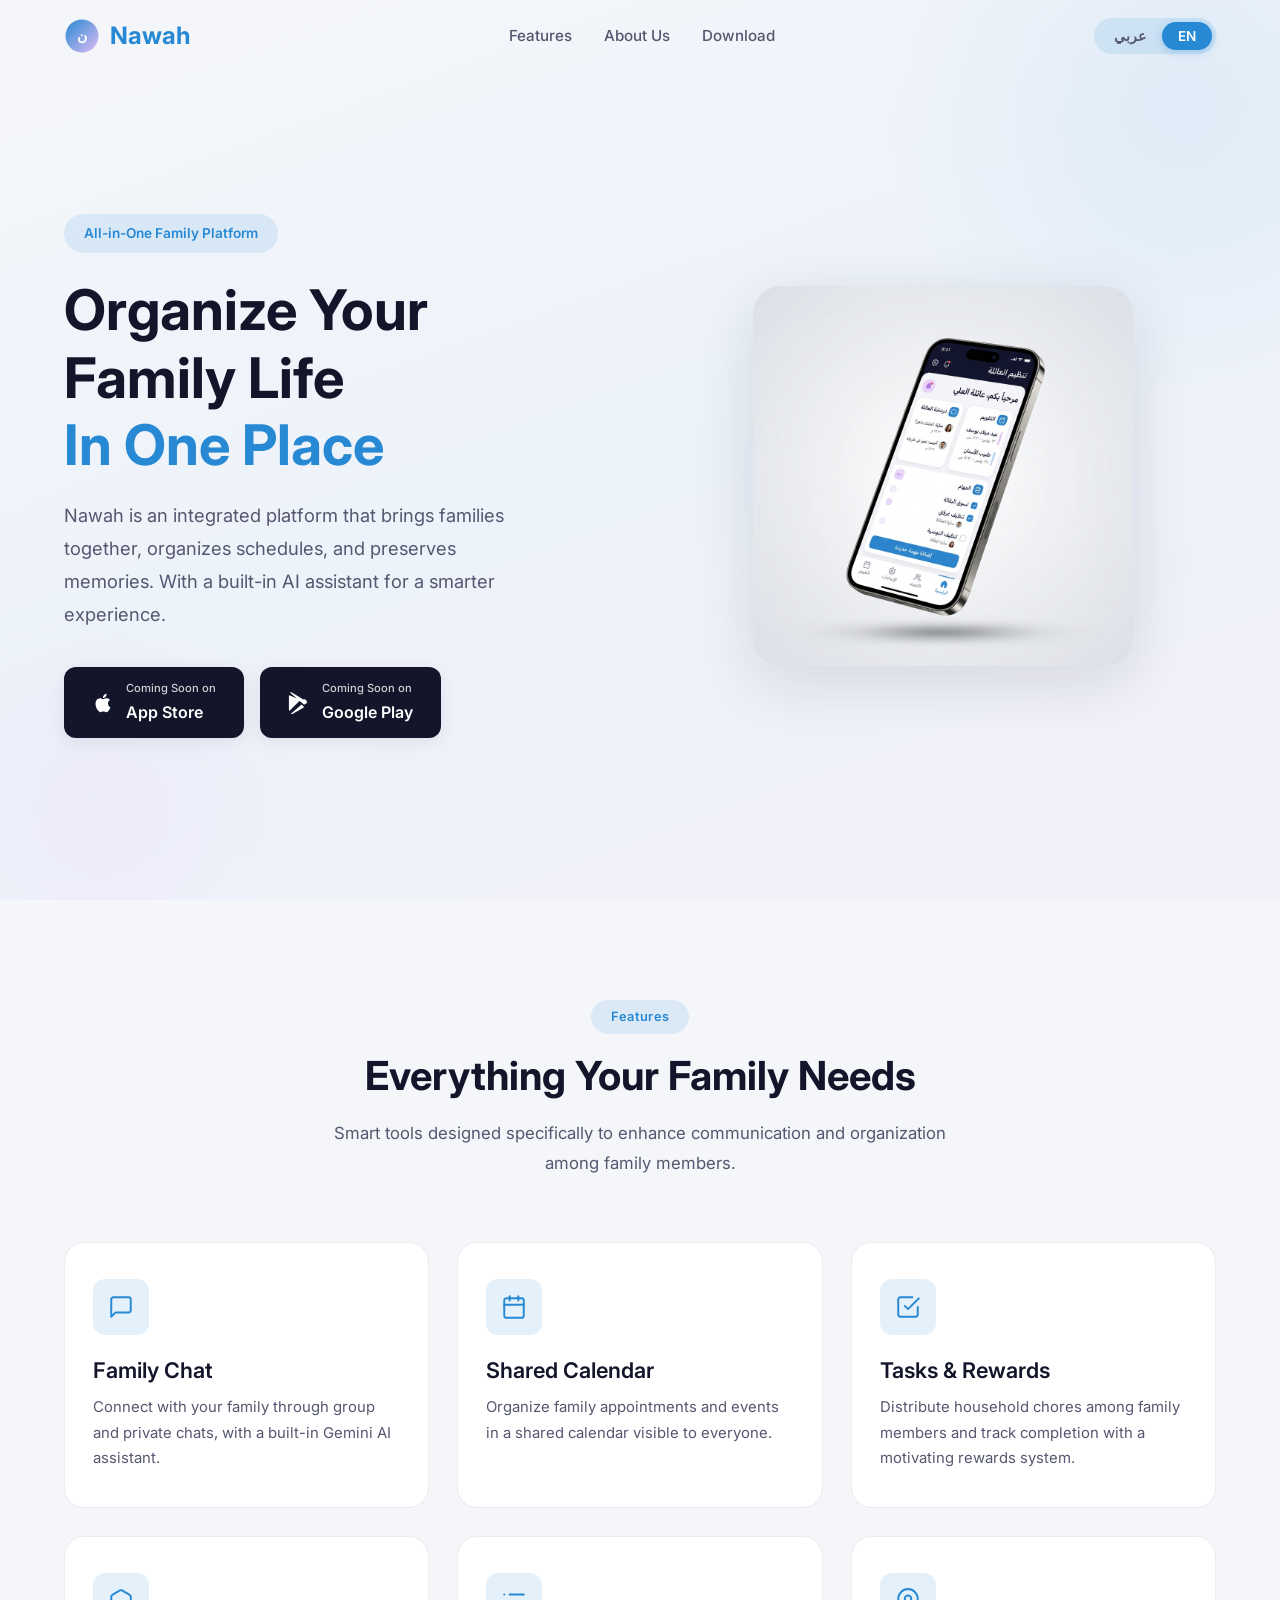
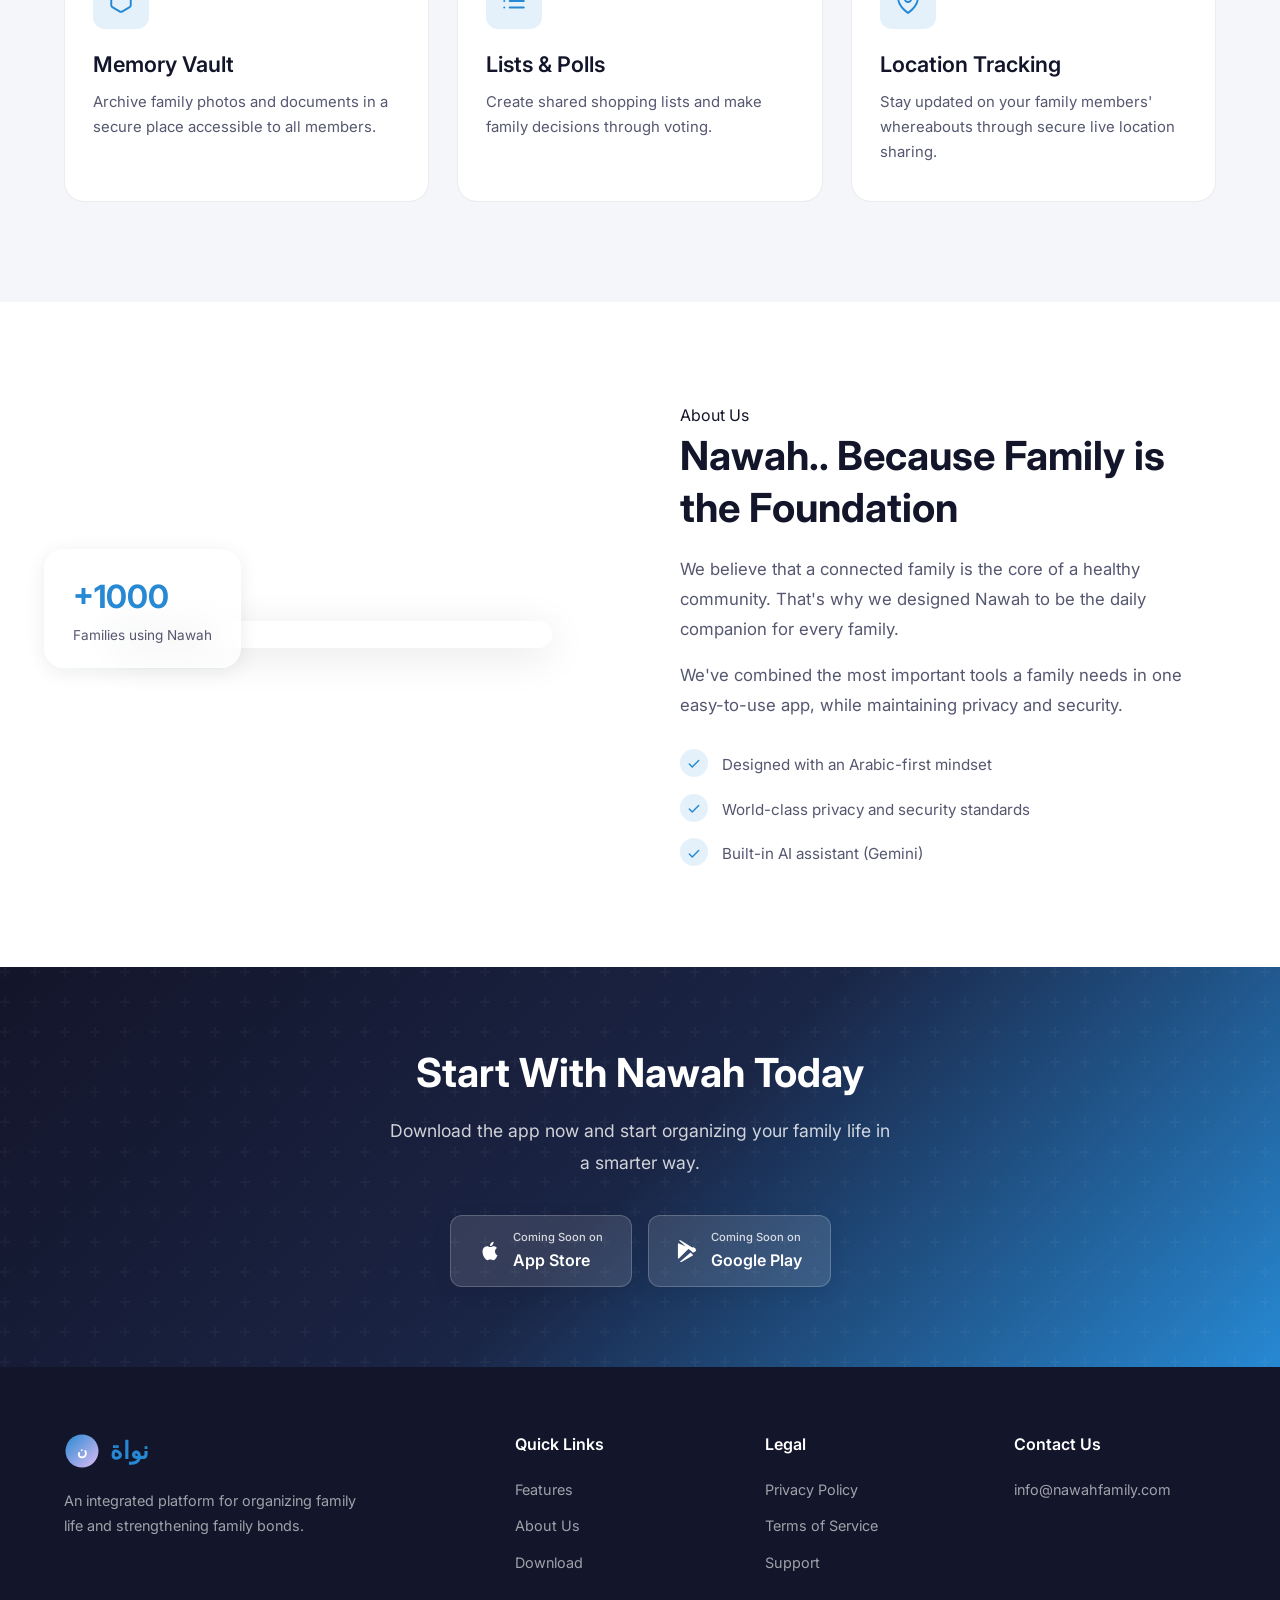
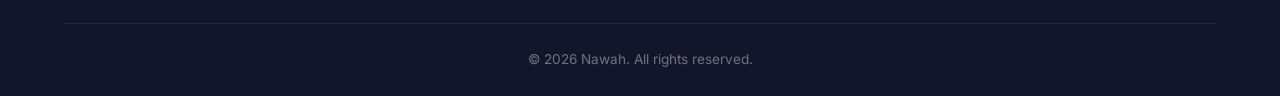
==== commit f5e75595: "feat: add translations script and integrate localization support across static pages" ====
--- a/index.html
+++ b/index.html
@@ -295,7 +295,7 @@
         <div>
           <h4 data-i18n="footer_contact_title">تواصل معنا</h4>
           <div class="footer-links">
-            <a href="mailto:info@nawah.app" data-i18n="footer_email">info@nawah.app</a>
+            <a href="mailto:info@nawahfamily.com" data-i18n="footer_email">info@nawahfamily.com</a>
           </div>
         </div>
       </div>
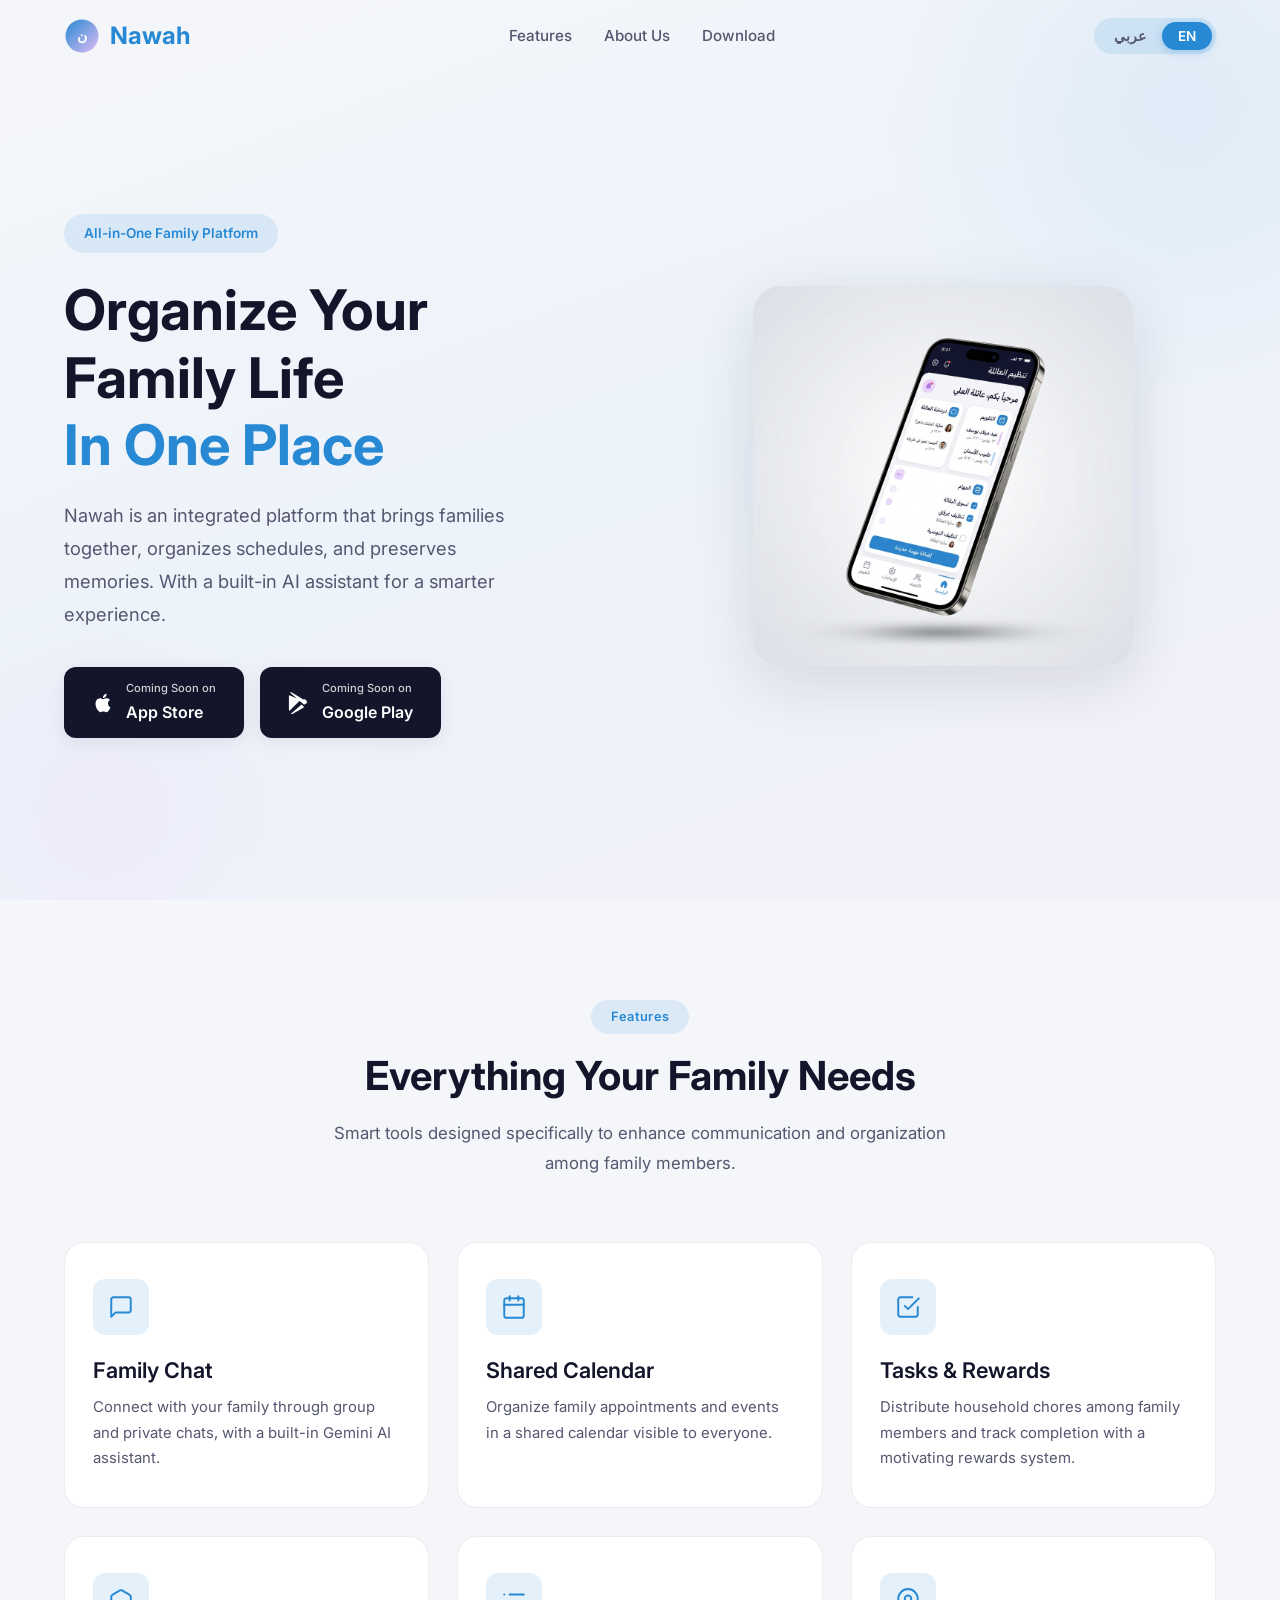
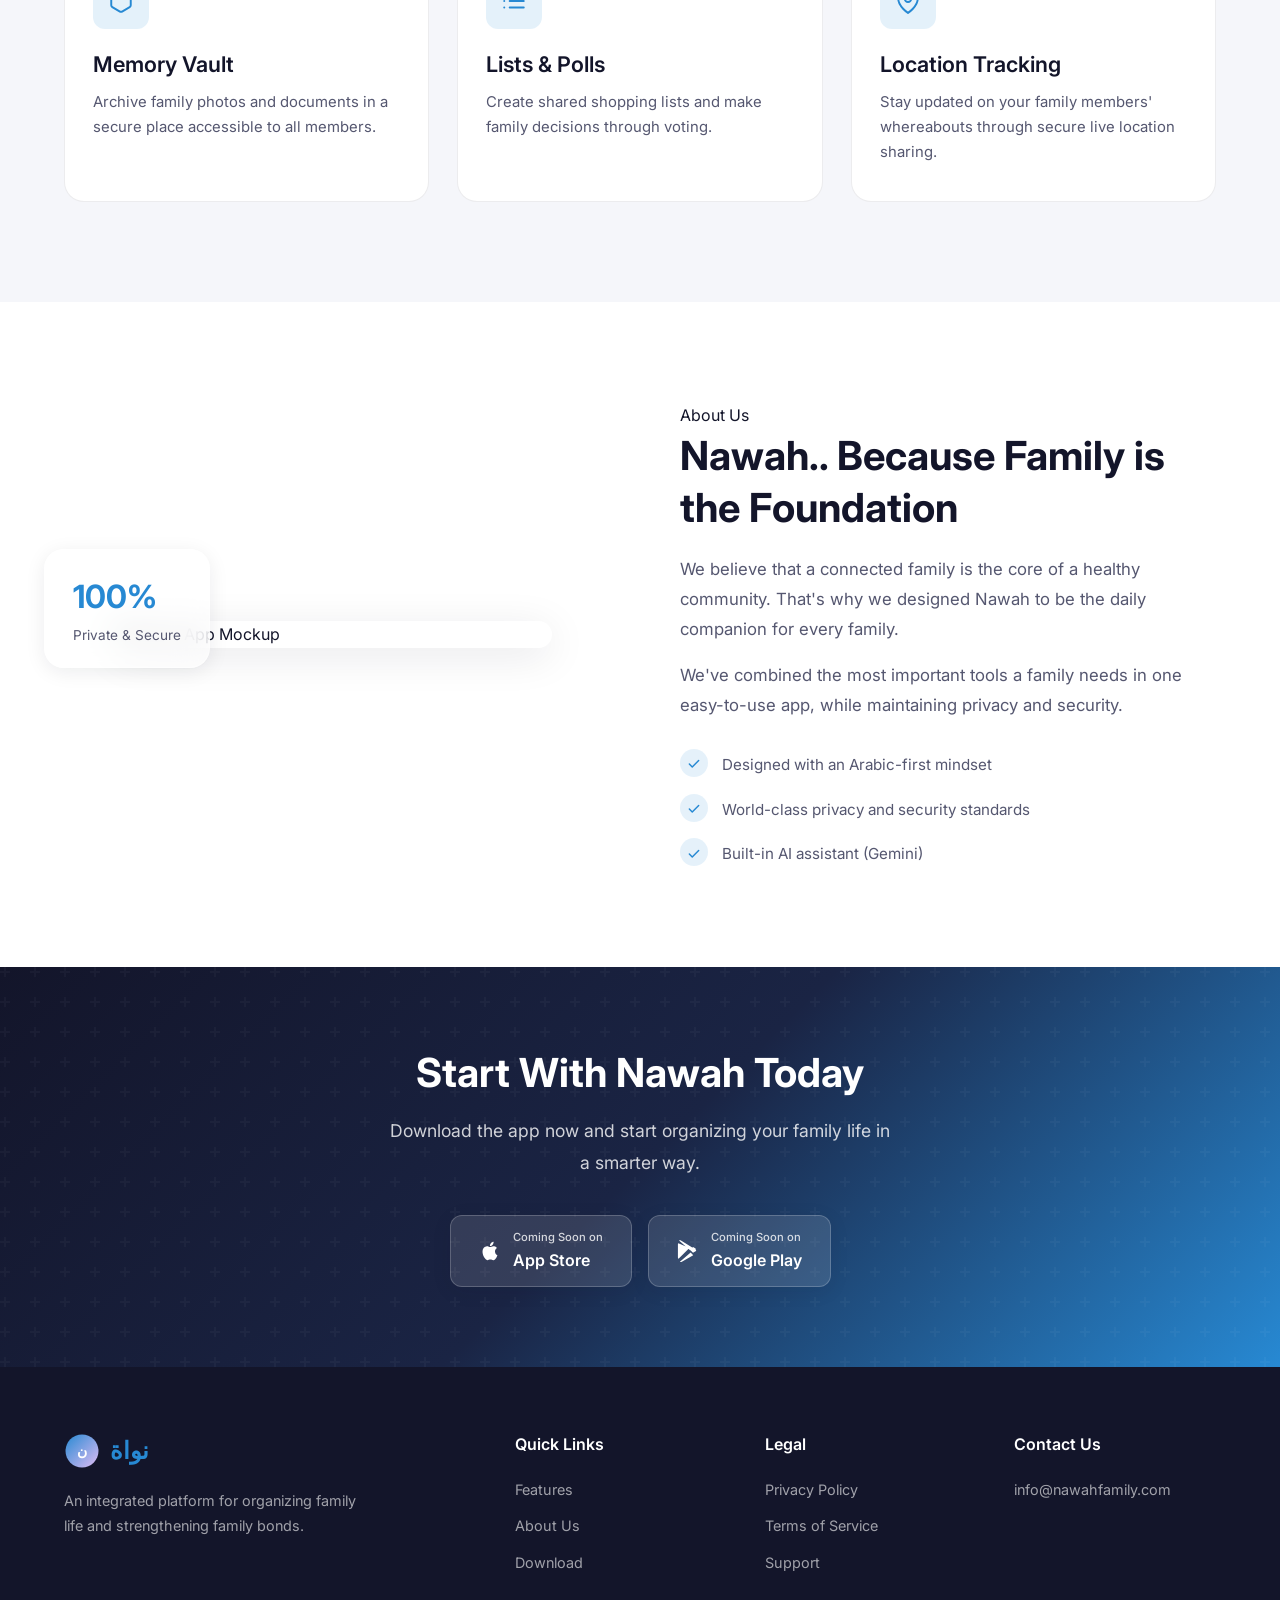
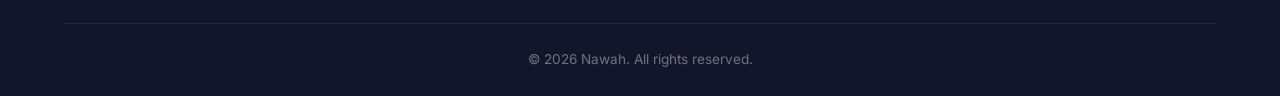
==== commit 04f36a17: "feat: add translations.js and integrate it into index.html" ====
--- a/index.html
+++ b/index.html
@@ -13,8 +13,8 @@
     content="Nawah brings family members together and organizes their daily lives in one app." data-i18n="head_desc">
   <meta property="og:type" content="website">
   <meta name="theme-color" content="#2789D3">
-  <link rel="icon" href="assets/images/logo.svg" type="image/svg+xml">
-  <link rel="stylesheet" href="assets/css/styles.css">
+  <link rel="icon" href="/assets/images/logo.svg" type="image/svg+xml">
+  <link rel="stylesheet" href="/assets/css/styles.css">
 </head>
 
 <body>
@@ -22,8 +22,8 @@
   <!-- Navigation -->
   <nav class="navbar" id="navbar">
     <div class="container">
-      <a href="index.html" class="nav-logo">
-        <img src="assets/images/logo.svg" alt="Nawah Logo" width="36" height="36">
+      <a href="/" class="nav-logo">
+        <img src="/assets/images/logo.svg" alt="Nawah Logo" width="36" height="36">
         <span data-i18n="nav_logo_text">Nawah</span>
       </a>
 
@@ -82,7 +82,7 @@
         </div>
         <div class="hero-visual reveal reveal-delay-2">
           <div class="hero-glow"></div>
-          <img src="assets/images/hero-mockup.png" alt="Nawah App Preview" class="hero-mockup">
+          <img src="/assets/images/hero-mockup.png" alt="Nawah App Preview" class="hero-mockup">
         </div>
       </div>
     </section>
@@ -185,8 +185,8 @@
       <div class="container">
         <div class="about-grid">
           <div class="about-visual reveal">
-            <img src="https://images.unsplash.com/photo-1609220136736-443140cffec6?w=600&h=500&fit=crop"
-              alt="عائلة سعيدة" class="about-image" loading="lazy">
+            <img src="/assets/images/about-mockup.png"
+              alt="Nawah App Mockup" class="about-image" loading="lazy">
             <div class="about-floating-card">
               <div>
                 <div class="stat-number" data-i18n="about_stat_number">+1000</div>
@@ -270,8 +270,8 @@
     <div class="container">
       <div class="footer-grid">
         <div class="footer-brand">
-          <a href="index.html" class="nav-logo">
-            <img src="assets/images/logo.svg" alt="Nawah" width="36" height="36">
+          <a href="/" class="nav-logo">
+            <img src="/assets/images/logo.svg" alt="Nawah" width="36" height="36">
             <span>نواة</span>
           </a>
           <p data-i18n="footer_desc">منصة متكاملة لتنظيم حياة العائلة وتعزيز الترابط الأسري.</p>
@@ -305,9 +305,9 @@
     </div>
   </footer>
 
-  <script src="assets/js/translations.js"></script>
-  <script src="assets/js/main.js"></script>
-  <script src="assets/js/observer.js"></script>
+  <script src="/assets/js/translations.js"></script>
+  <script src="/assets/js/main.js"></script>
+  <script src="/assets/js/observer.js"></script>
 </body>
 
 </html>
--- a/assets/css/styles.css
+++ b/assets/css/styles.css
@@ -264,6 +264,21 @@
   box-shadow: var(--shadow-sm);
 }
 
+/* Light Navigation (for dark headers) */
+.legal-page .navbar:not(.scrolled) .nav-links a,
+.legal-page .navbar:not(.scrolled) .nav-logo,
+.legal-page .navbar:not(.scrolled) .lang-switch button {
+  color: #fff;
+}
+
+.legal-page .navbar:not(.scrolled) .lang-switch {
+  background: rgba(255, 255, 255, 0.15);
+}
+
+.legal-page .navbar:not(.scrolled) .nav-toggle span {
+  background-color: #fff;
+}
+
 .navbar .container {
   display: flex;
   align-items: center;
@@ -956,6 +971,7 @@
   .legal-header {
     padding: 100px 20px 48px;
   }
+
   .legal-card {
     padding: 32px 24px;
     margin: -24px 16px 0;
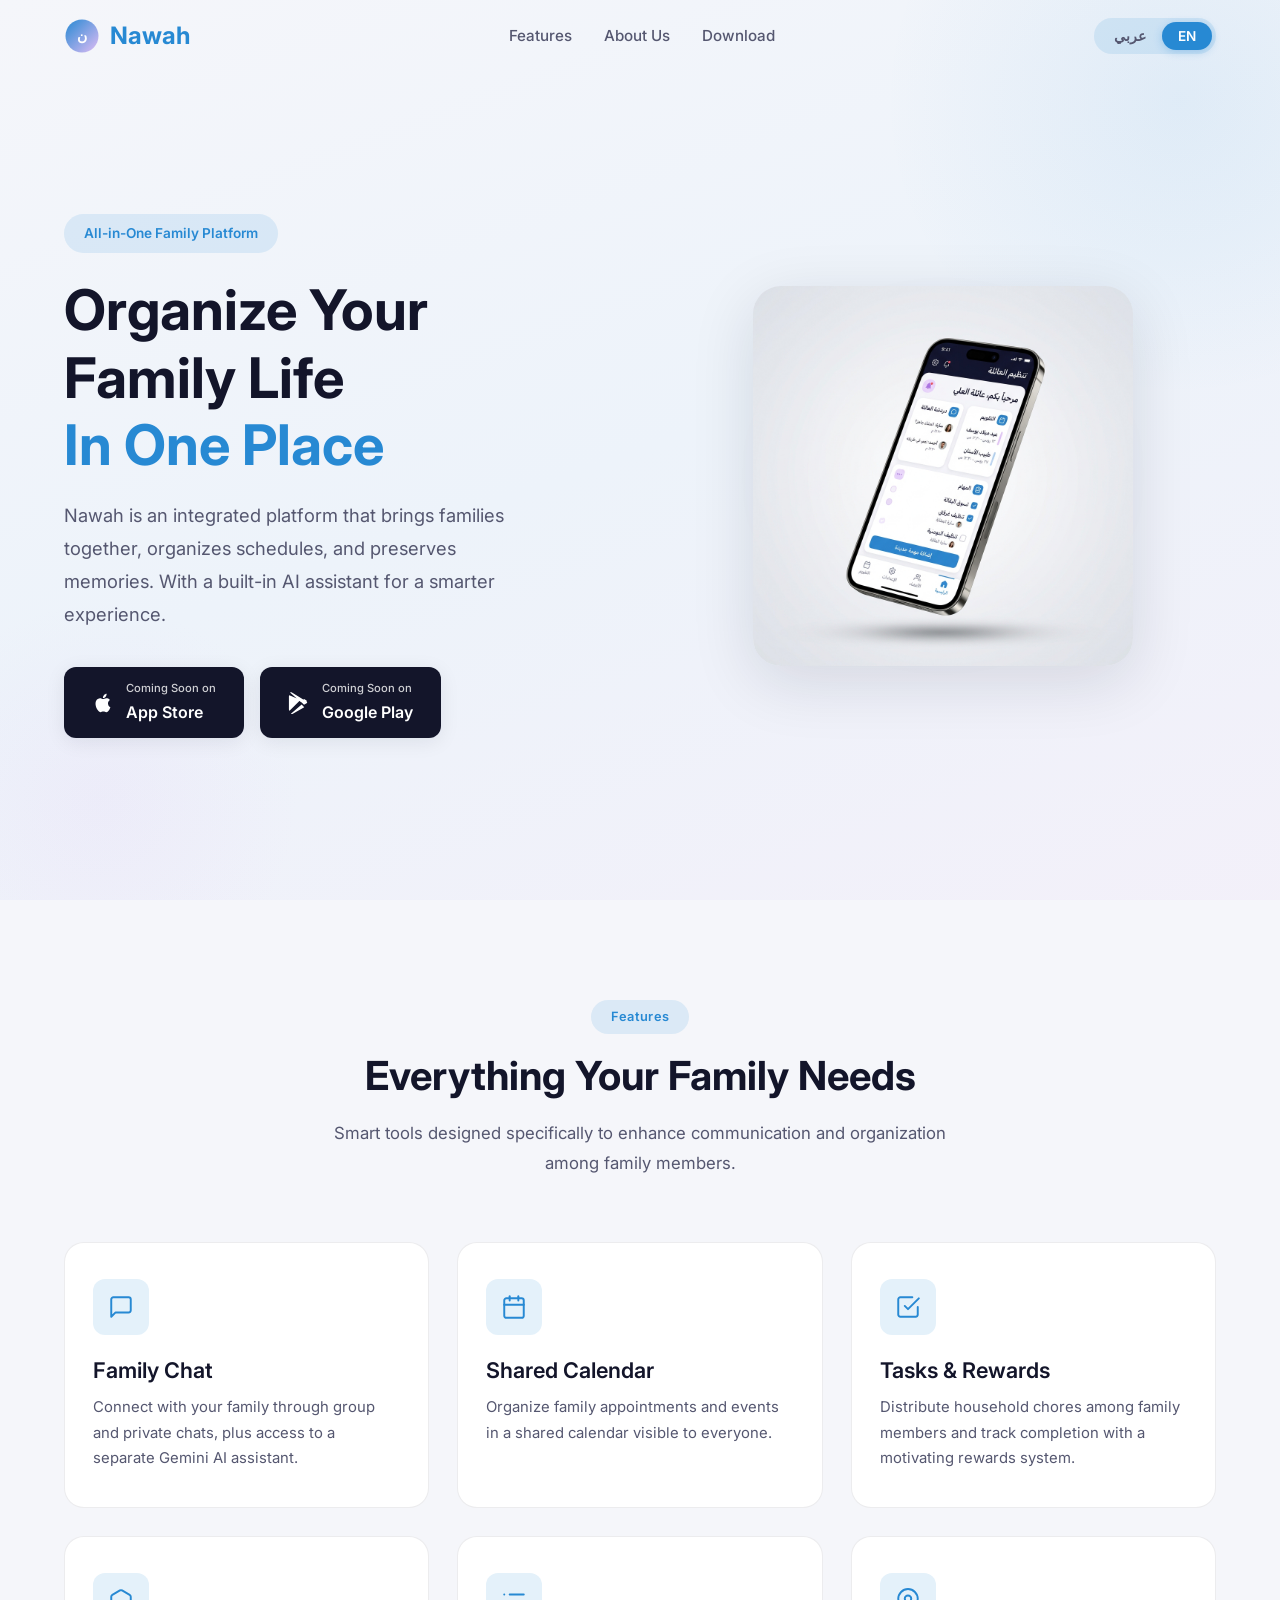
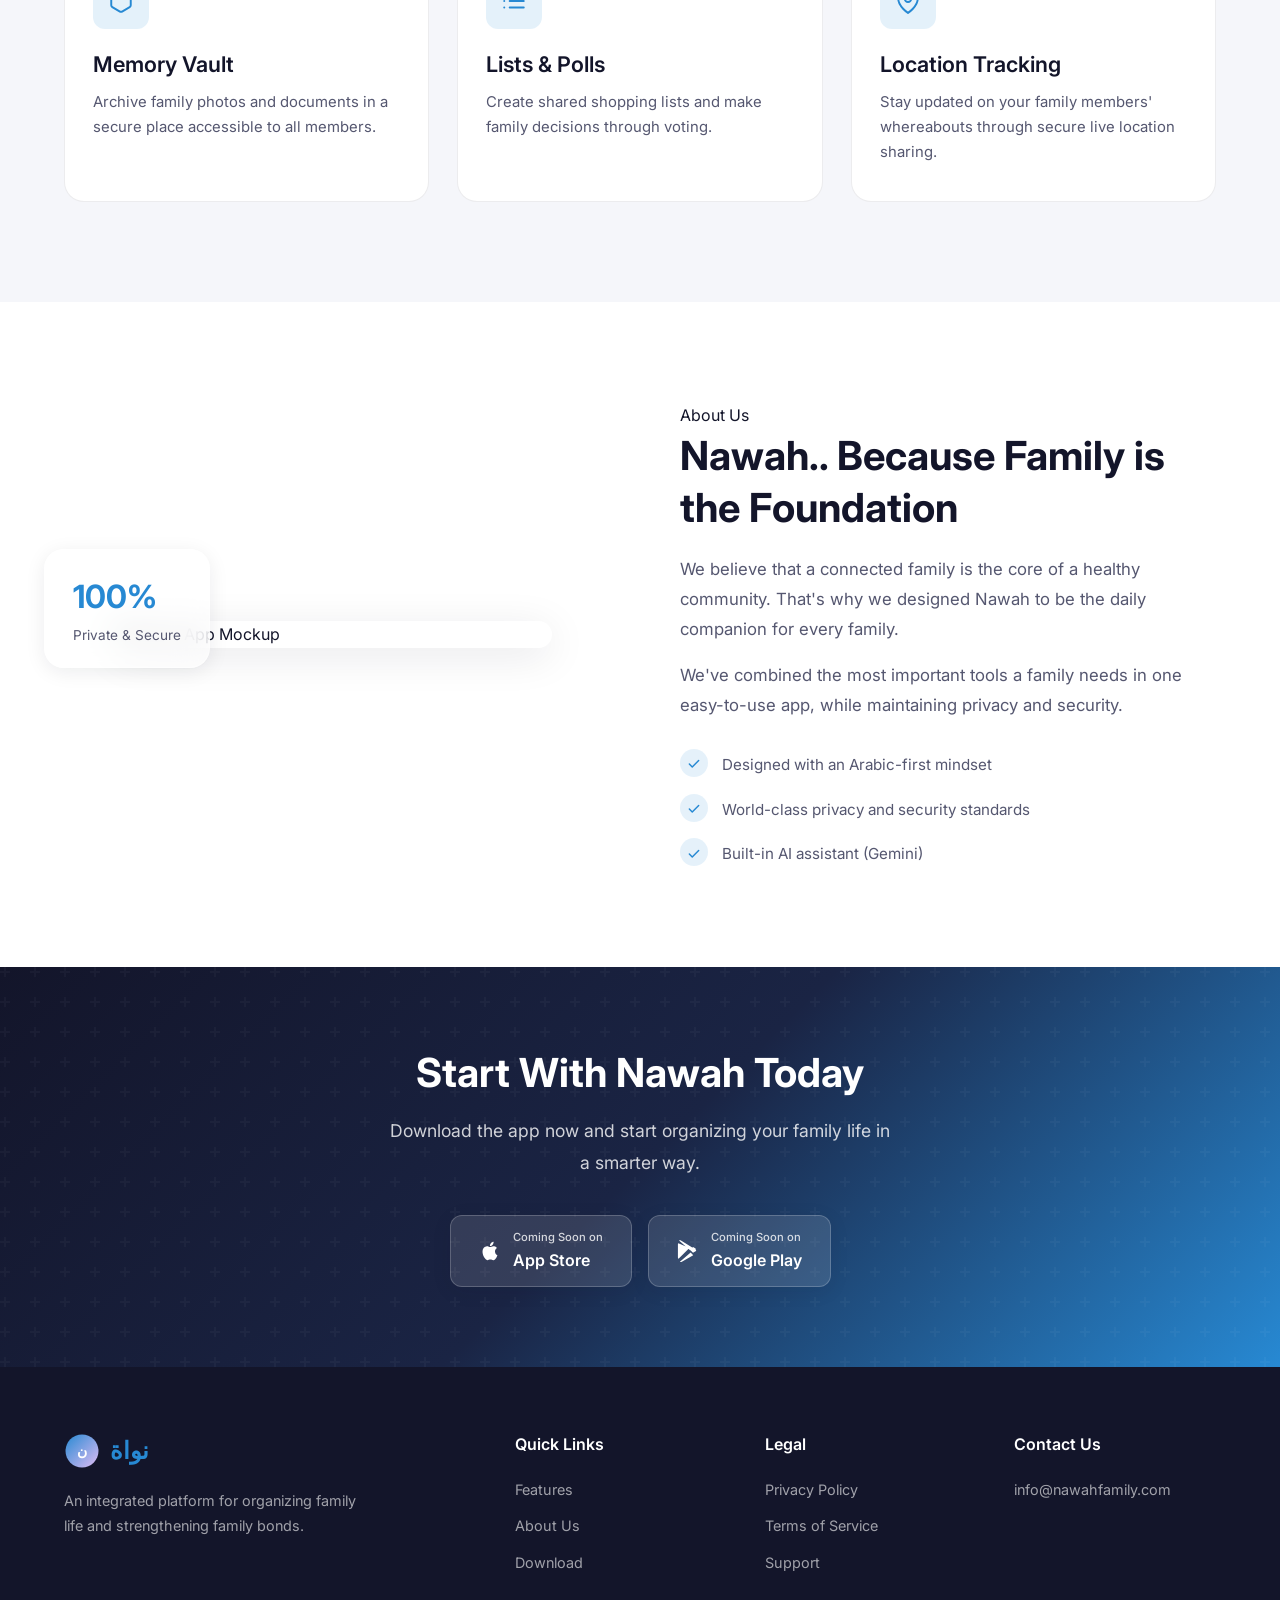
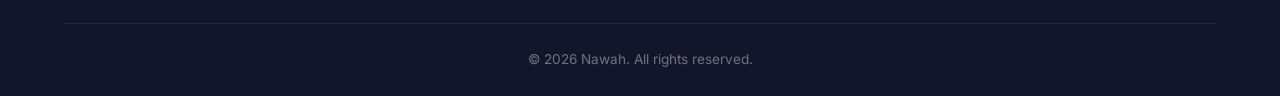
==== commit 11139cfc: "feat: implement design system and base project structure with styling and internationalization suppo" ====
--- a/index.html
+++ b/index.html
@@ -105,8 +105,9 @@
               </svg>
             </div>
             <h3 data-i18n="feature_chat_title">محادثات العائلة</h3>
-            <p data-i18n="feature_chat_desc">تواصل مع أفراد عائلتك عبر محادثات جماعية وخاصة، مع مساعد Gemini الذكي
-              المدمج.</p>
+            <p data-i18n="feature_chat_desc">
+              محادثات جماعية وخاصة بين أفراد العائلة، بالإضافة إلى مساعد ذكي يمكنك استخدامه بشكل مستقل.
+            </p>
           </div>
 
           <div class="feature-card reveal reveal-delay-2">
@@ -144,7 +145,7 @@
                   d="M21 16V8a2 2 0 0 0-1-1.73l-7-4a2 2 0 0 0-2 0l-7 4A2 2 0 0 0 3 8v8a2 2 0 0 0 1 1.73l7 4a2 2 0 0 0 2 0l7-4A2 2 0 0 0 21 16z" />
               </svg>
             </div>
-            <h3 data-i18n="feature_memories_title">خزنة الذكريات</h3>
+            <h3 data-i18n="feature_memories_title">محفوظات العائلة</h3>
             <p data-i18n="feature_memories_desc">أرشف صور ووثائق العائلة في مكان آمن يسهل الوصول إليه من الجميع.</p>
           </div>
 
@@ -185,8 +186,7 @@
       <div class="container">
         <div class="about-grid">
           <div class="about-visual reveal">
-            <img src="/assets/images/about-mockup.png"
-              alt="Nawah App Mockup" class="about-image" loading="lazy">
+            <img src="/assets/images/about-mockup.png" alt="Nawah App Mockup" class="about-image" loading="lazy">
             <div class="about-floating-card">
               <div>
                 <div class="stat-number" data-i18n="about_stat_number">+1000</div>
--- a/assets/css/styles.css
+++ b/assets/css/styles.css
@@ -264,6 +264,14 @@
   box-shadow: var(--shadow-sm);
 }
 
+.navbar.menu-open {
+  background: transparent !important;
+  backdrop-filter: none !important;
+  -webkit-backdrop-filter: none !important;
+  border-bottom: none !important;
+  box-shadow: none !important;
+}
+
 /* Light Navigation (for dark headers) */
 .legal-page .navbar:not(.scrolled) .nav-links a,
 .legal-page .navbar:not(.scrolled) .nav-logo,
@@ -1091,10 +1099,12 @@
   .nav-links {
     display: none;
     position: fixed;
-    top: var(--nav-height);
+    top: 0;
     left: 0;
     right: 0;
     bottom: 0;
+    height: 100vh;
+    padding-top: var(--nav-height);
     flex-direction: column;
     align-items: center;
     justify-content: center;
@@ -1102,7 +1112,7 @@
     background: var(--color-glass);
     backdrop-filter: blur(24px);
     -webkit-backdrop-filter: blur(24px);
-    z-index: 999;
+    z-index: -1;
   }
 
   .nav-links.open {
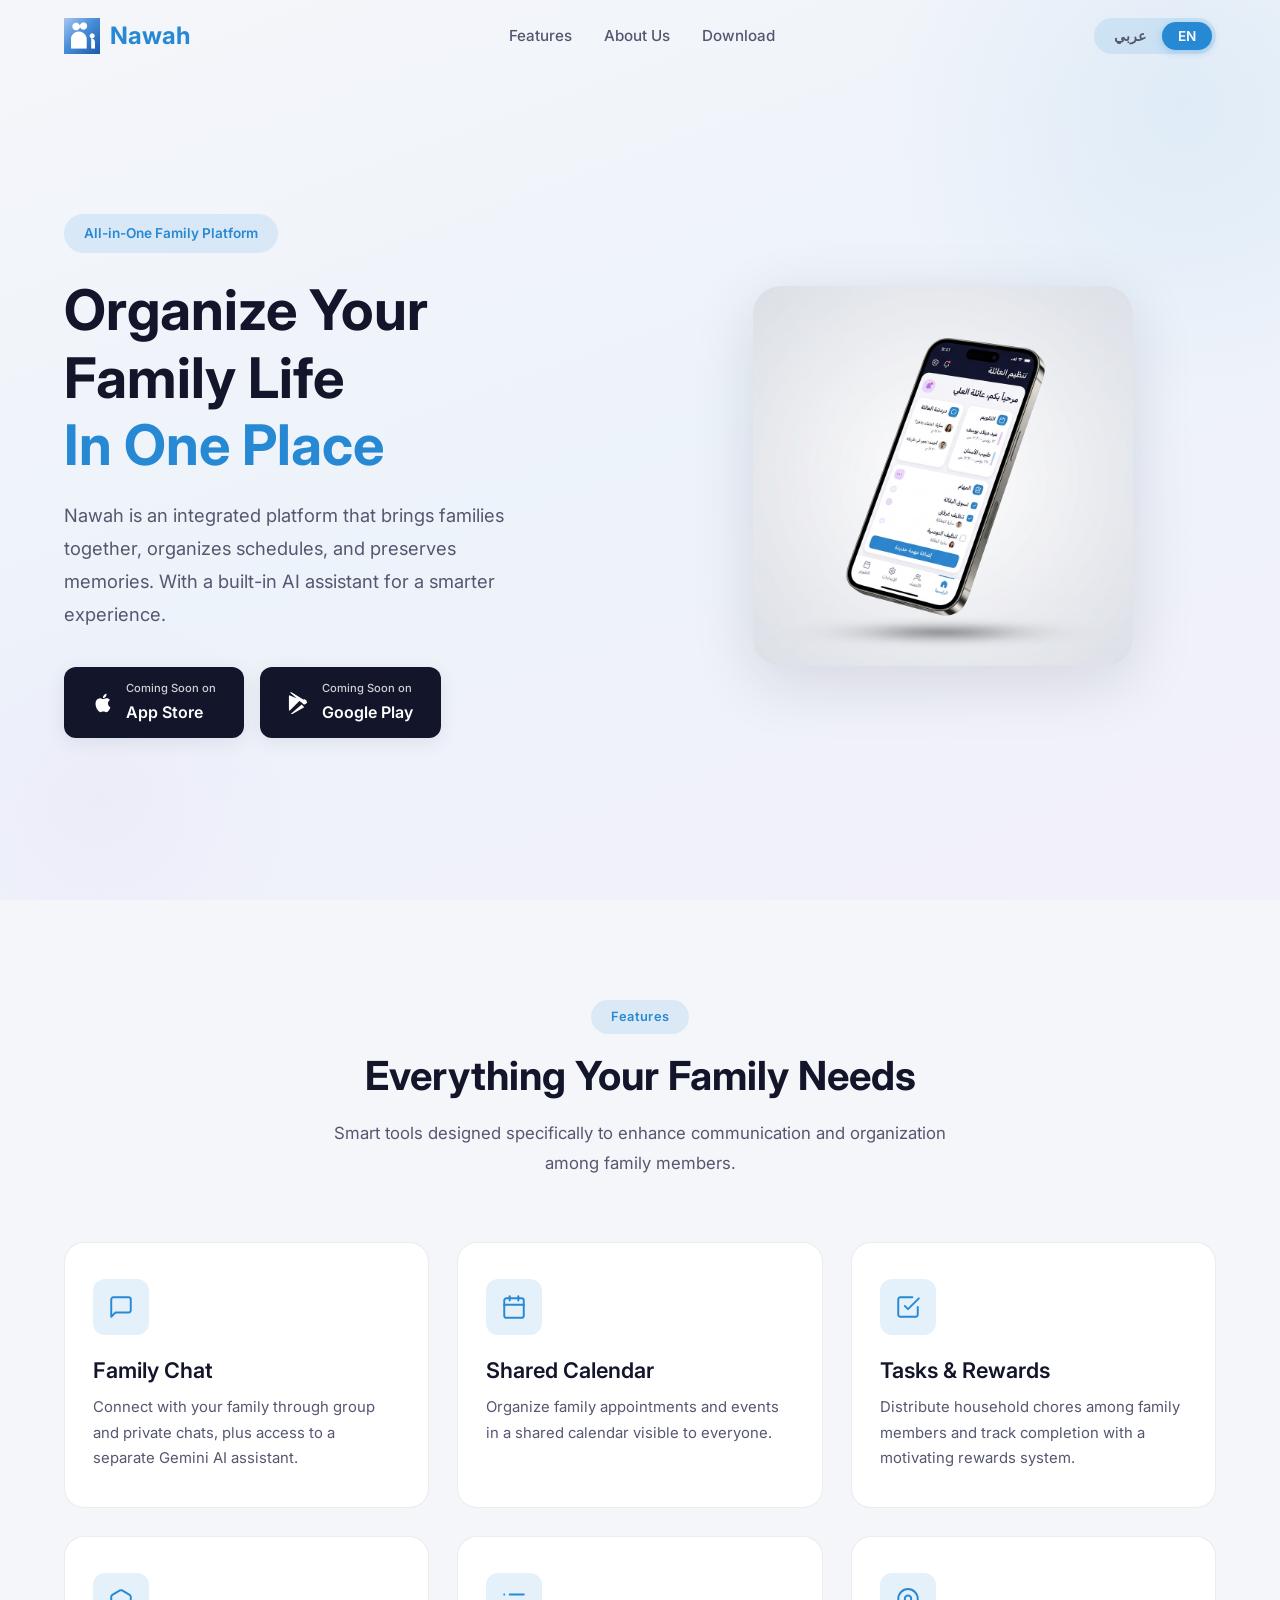
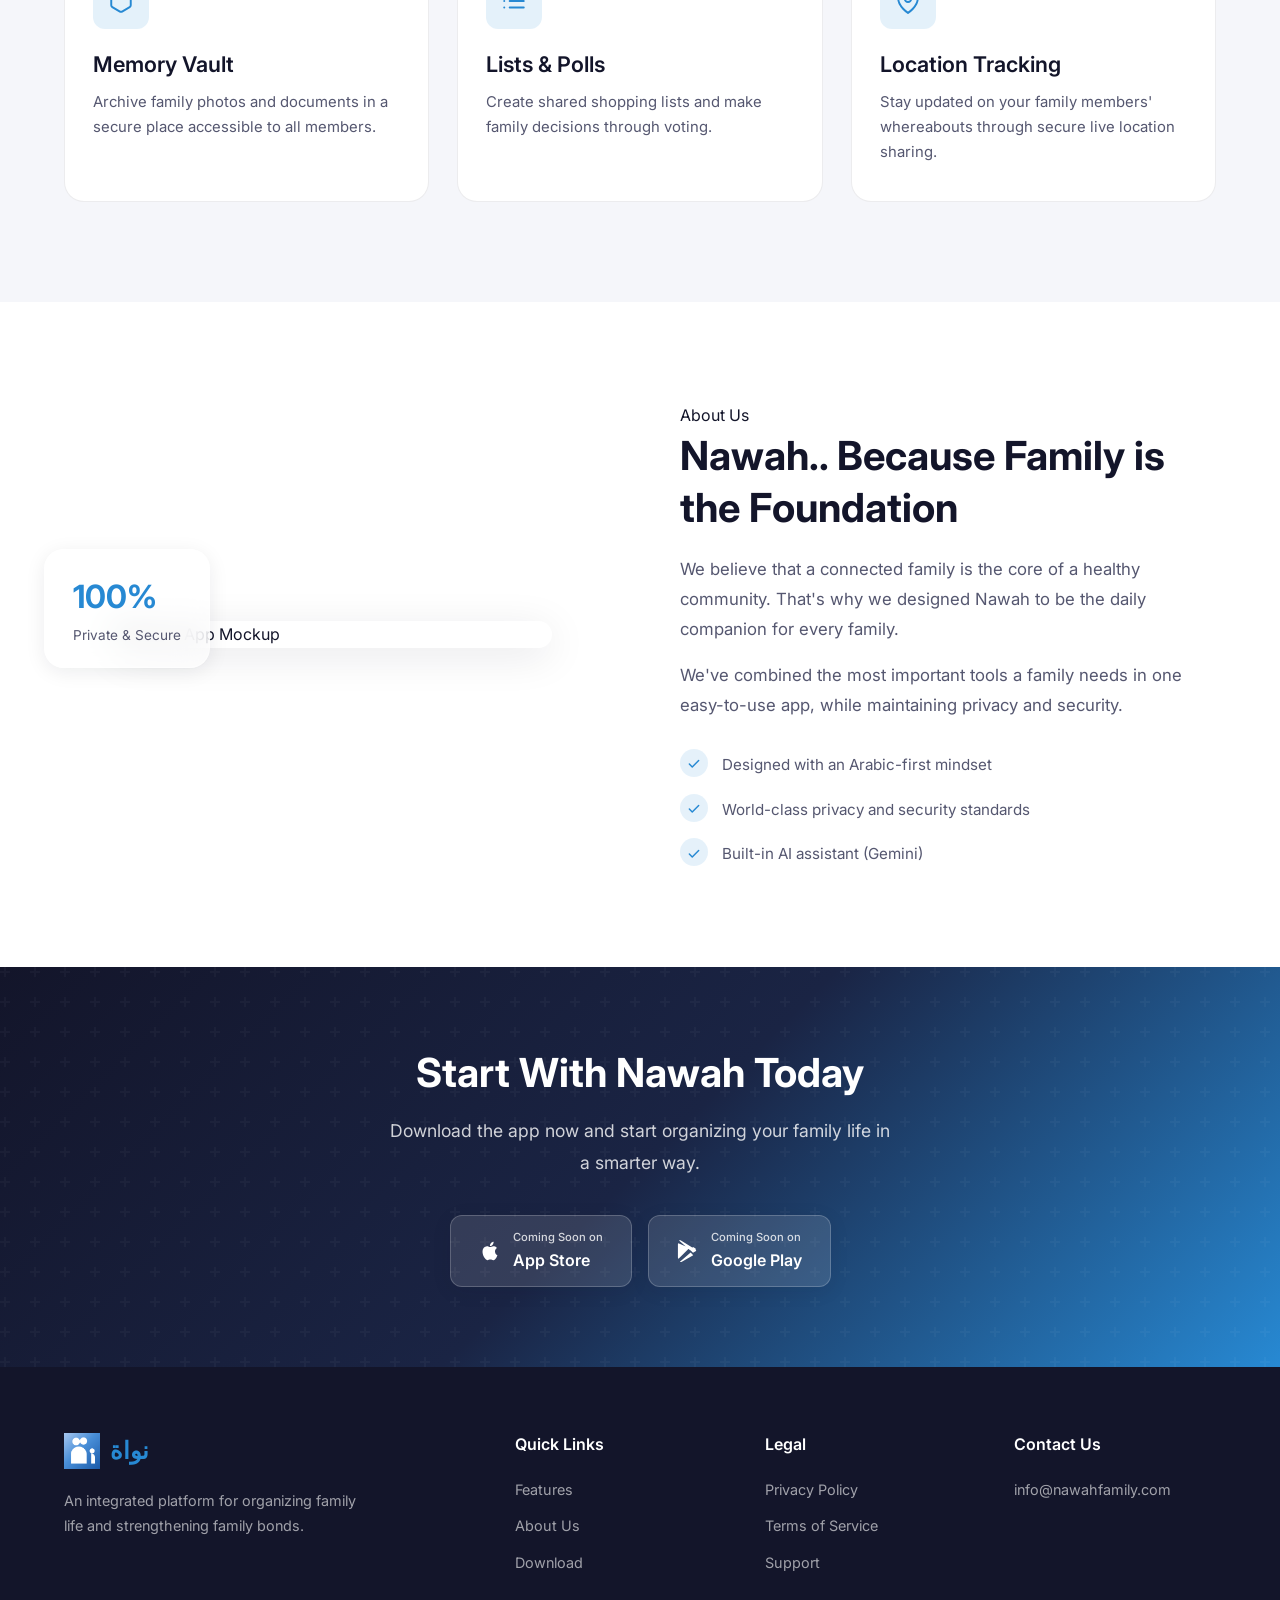
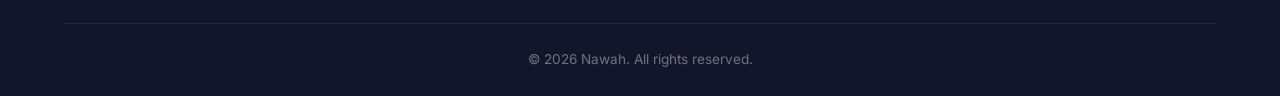
==== commit 755311a0: "Switch logo from SVG to PNG https://claude.ai/code/session_014Ar8Shq62xHauEYUMzQqV2" ====
--- a/index.html
+++ b/index.html
@@ -13,7 +13,7 @@
     content="Nawah brings family members together and organizes their daily lives in one app." data-i18n="head_desc">
   <meta property="og:type" content="website">
   <meta name="theme-color" content="#2789D3">
-  <link rel="icon" href="/assets/images/logo.svg" type="image/svg+xml">
+  <link rel="icon" href="/assets/images/logo.png" type="image/png">
   <link rel="stylesheet" href="/assets/css/styles.css">
 </head>
 
@@ -23,7 +23,7 @@
   <nav class="navbar" id="navbar">
     <div class="container">
       <a href="/" class="nav-logo">
-        <img src="/assets/images/logo.svg" alt="Nawah Logo" width="36" height="36">
+        <img src="/assets/images/logo.png" alt="Nawah Logo" width="36" height="36">
         <span data-i18n="nav_logo_text">Nawah</span>
       </a>
 
@@ -271,7 +271,7 @@
       <div class="footer-grid">
         <div class="footer-brand">
           <a href="/" class="nav-logo">
-            <img src="/assets/images/logo.svg" alt="Nawah" width="36" height="36">
+            <img src="/assets/images/logo.png" alt="Nawah" width="36" height="36">
             <span>نواة</span>
           </a>
           <p data-i18n="footer_desc">منصة متكاملة لتنظيم حياة العائلة وتعزيز الترابط الأسري.</p>
